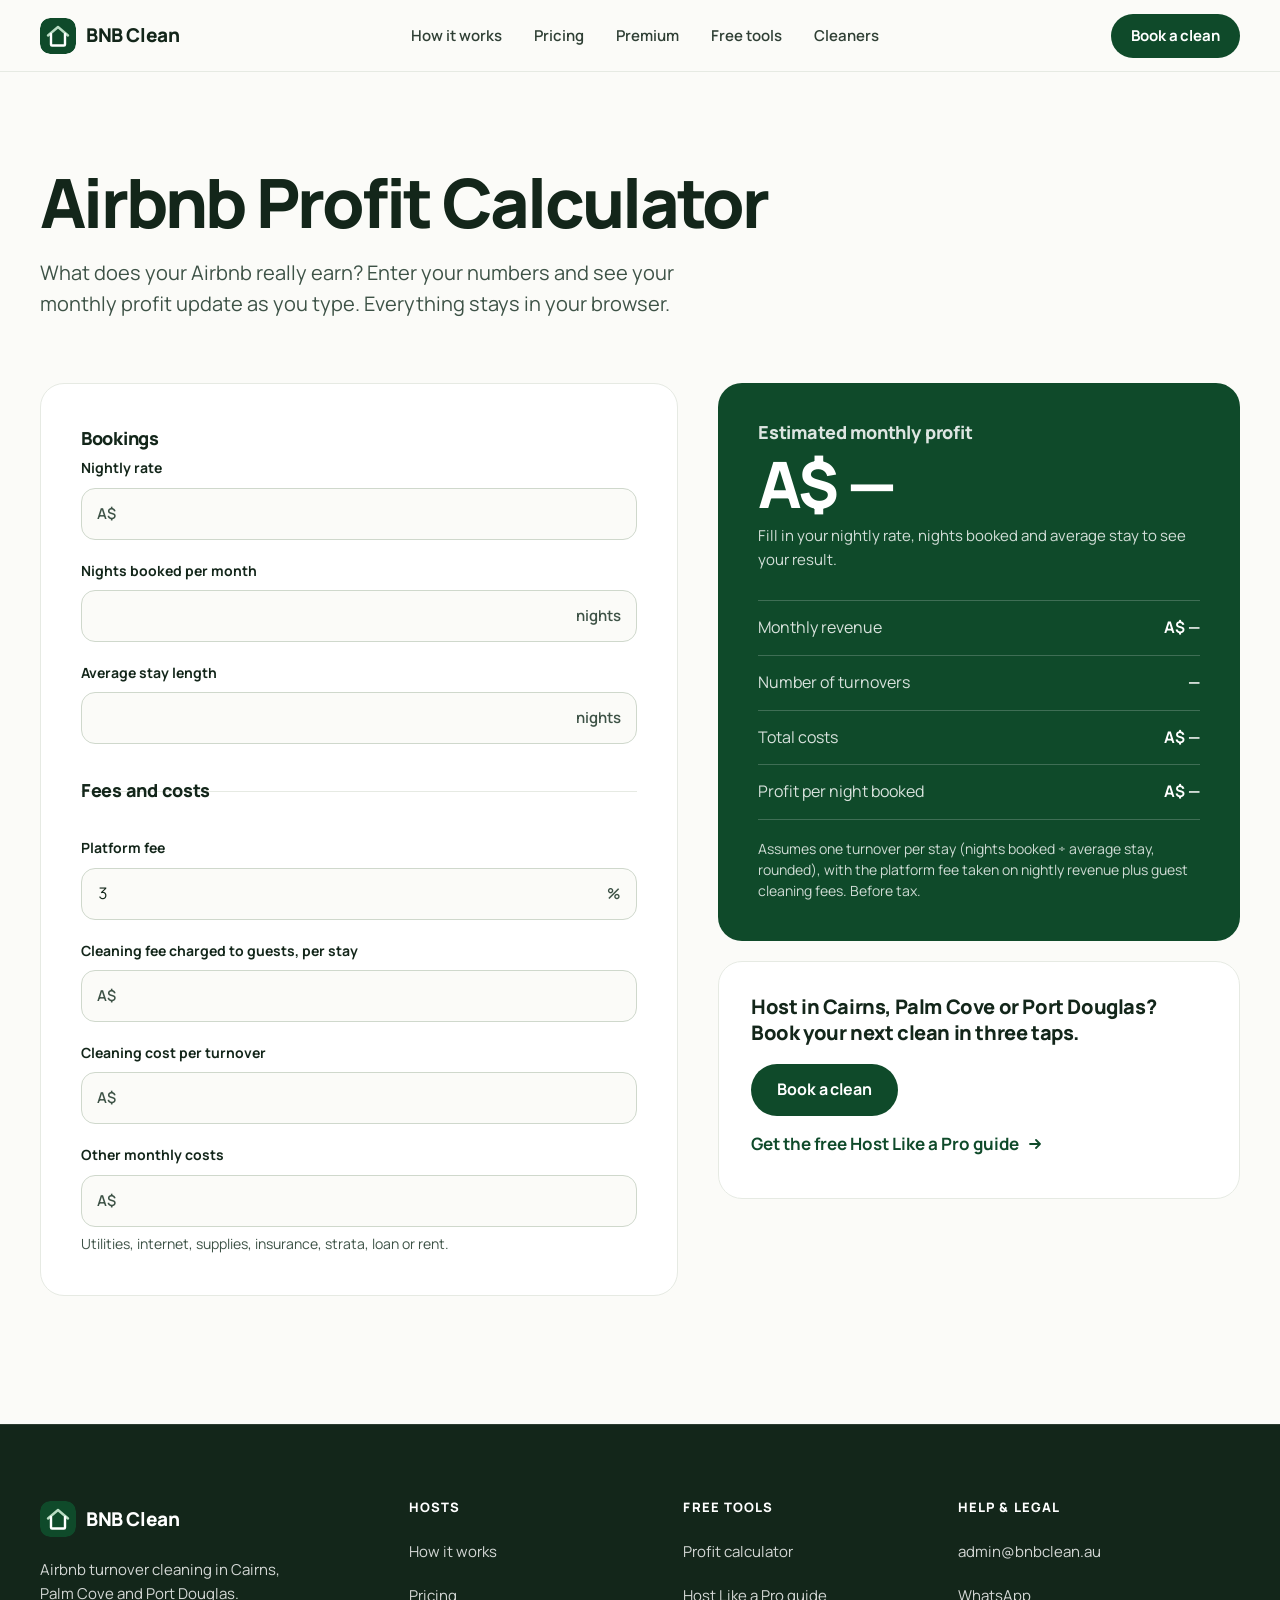
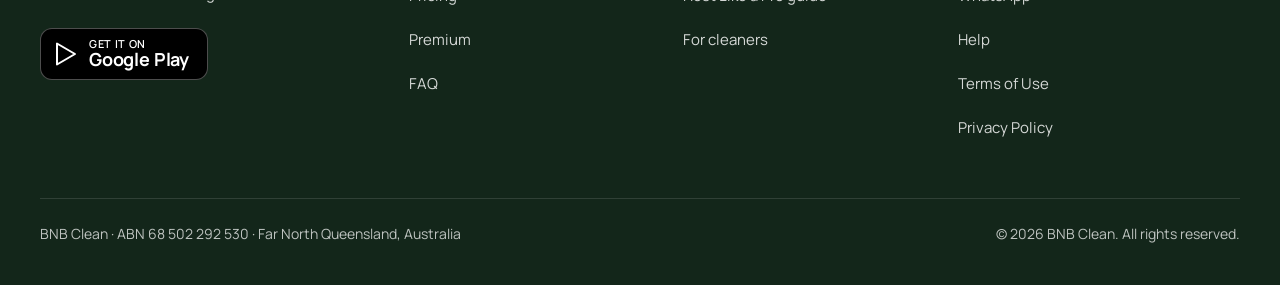
==== calculator.html @ bcdd81c4 "Site V2 : refonte complète (accueil, calculateur, guide) - Nouvelle charte (Manrope, vert #0f4a2a, P" ====
<!DOCTYPE html>
<html lang="en-AU">
<head>
<meta charset="UTF-8">
<meta name="viewport" content="width=device-width, initial-scale=1">
<title>Airbnb Profit Calculator Australia · Free short-term rental calculator | BNB Clean</title>
<meta name="description" content="Free Airbnb profit calculator for Australian hosts. Enter your nightly rate, occupancy, platform fee and cleaning costs to see your real monthly profit and profit per night.">
<link rel="canonical" href="https://bnbclean.au/calculator.html">
<meta property="og:type" content="website">
<meta property="og:site_name" content="BNB Clean">
<meta property="og:locale" content="en_AU">
<meta property="og:url" content="https://bnbclean.au/calculator.html">
<meta property="og:title" content="Airbnb Profit Calculator · What does your Airbnb really earn?">
<meta property="og:description" content="Free calculator for Australian short-term rental hosts: revenue, turnovers, costs and real monthly profit.">
<meta property="og:image" content="https://bnbclean.au/media/og-image.jpg">
<meta property="og:image:width" content="1200">
<meta property="og:image:height" content="630">
<meta name="twitter:card" content="summary_large_image">
<meta name="twitter:title" content="Airbnb Profit Calculator · What does your Airbnb really earn?">
<meta name="twitter:description" content="Free calculator for Australian short-term rental hosts.">
<meta name="twitter:image" content="https://bnbclean.au/media/og-image.jpg">
<link rel="icon" href="favicon.ico" sizes="any">
<link rel="icon" type="image/png" sizes="32x32" href="favicon-32.png">
<link rel="icon" type="image/png" sizes="16x16" href="favicon-16.png">
<link rel="apple-touch-icon" href="apple-touch-icon.png">
<meta name="theme-color" content="#0f4a2a">
<link rel="preconnect" href="https://fonts.googleapis.com">
<link rel="preconnect" href="https://fonts.gstatic.com" crossorigin>
<link rel="stylesheet" href="https://fonts.googleapis.com/css2?family=Manrope:wght@400;500;600;700;800&amp;display=swap">
<link rel="stylesheet" href="assets/site.css">
<style>
.calc{display:grid;gap:32px;align-items:start;padding-bottom:clamp(80px,10vw,128px)}
.calc-form{background:var(--surface);border:1px solid var(--line);border-radius:var(--r-card);padding:clamp(24px,4vw,40px)}
.calc-form fieldset{border:0;display:grid;gap:20px}
.calc-form fieldset+fieldset{margin-top:32px;padding-top:28px;box-shadow:inset 0 1px 0 var(--line)}
.calc-form legend{font-weight:800;font-size:18px;letter-spacing:-.015em;margin-bottom:4px;padding:0}
.calc-form .field{margin-top:0}
.affix{position:relative;display:flex;align-items:center}
.affix .input{font-variant-numeric:tabular-nums}
.affix-pre .input{padding-left:46px}
.affix-post .input{padding-right:64px}
.affix b{position:absolute;font-weight:600;font-size:15px;color:var(--ink-2);pointer-events:none}
.affix-pre b{left:16px}.affix-post b{right:16px}
.calc-results{background:var(--green);color:#fff;border-radius:var(--r-card);padding:clamp(24px,4vw,40px)}
.calc-results h2{font-size:18px;letter-spacing:-.01em;font-weight:800;color:rgba(255,255,255,.86)}
.big{margin-top:10px;font-size:clamp(44px,6vw,64px);font-weight:800;letter-spacing:-.04em;line-height:1;font-variant-numeric:tabular-nums}
.big-label{margin-top:8px;color:rgba(255,255,255,.82);font-size:15px}
.res-list{margin-top:28px;border-top:1px solid rgba(255,255,255,.2)}
.res-list div{display:flex;justify-content:space-between;gap:16px;padding:14px 0;border-bottom:1px solid rgba(255,255,255,.2);font-size:16px}
.res-list dt{color:rgba(255,255,255,.84)}
.res-list dd{font-weight:700;font-variant-numeric:tabular-nums;white-space:nowrap}
.assume{margin-top:18px;font-size:14px;line-height:1.5;color:rgba(255,255,255,.8)}
.calc-cta{margin-top:20px;background:var(--surface);border:1px solid var(--line);border-radius:var(--r-card);padding:clamp(24px,3.6vw,32px)}
.calc-cta p{font-weight:800;font-size:20px;letter-spacing:-.02em;line-height:1.3}
.calc-cta .btn{margin-top:18px}
.calc-cta .link-arrow{margin-top:6px}
@media(min-width:960px){.calc{grid-template-columns:1.1fr .9fr;gap:40px}.calc-side{position:sticky;top:calc(var(--nav-h) + 24px)}}
</style>
</head>
<body>
<a class="skip" href="#main">Skip to content</a>

<nav class="nav" id="nav" aria-label="Main navigation">
  <div class="wrap nav-inner">
    <a href="/" class="logo" aria-label="BNB Clean home">
      <svg class="logo-mark" viewBox="0 0 36 36" aria-hidden="true"><rect width="36" height="36" rx="10" fill="#0f4a2a"/><path d="M8 17.5 18 9l10 8.5" fill="none" stroke="#b9dcc3" stroke-width="2.4" stroke-linecap="round" stroke-linejoin="round"/><path d="M11 16v10.5a1 1 0 0 0 1 1h12a1 1 0 0 0 1-1V16" fill="none" stroke="#fff" stroke-width="2.4" stroke-linecap="round" stroke-linejoin="round"/></svg>
      <span>BNB Clean</span>
    </a>
    <ul class="nav-links">
      <li><a href="/#how">How it works</a></li>
      <li><a href="/#pricing">Pricing</a></li>
      <li><a href="/#premium">Premium</a></li>
      <li><a href="/#tools">Free tools</a></li>
      <li><a href="/#cleaners">Cleaners</a></li>
    </ul>
    <a class="btn btn-primary btn-sm nav-cta" href="https://app.bnbclean.au">Book a clean</a>
    <button class="burger" id="navBurger" type="button" aria-label="Open menu" aria-expanded="false" aria-controls="mobileMenu">
      <span></span><span></span><span></span>
    </button>
  </div>
</nav>
<div class="mobile-menu" id="mobileMenu" aria-hidden="true">
  <ul>
    <li><a href="/#how">How it works</a></li>
    <li><a href="/#pricing">Pricing</a></li>
    <li><a href="/#premium">Premium</a></li>
    <li><a href="/#tools">Free tools</a></li>
    <li><a href="/#cleaners">Cleaners</a></li>
  </ul>
  <a class="btn btn-primary" href="https://app.bnbclean.au">Book a clean</a>
</div>

<main id="main">
  <header class="wrap page-head">
    <h1>Airbnb Profit Calculator</h1>
    <p class="lead">What does your Airbnb really earn? Enter your numbers and see your monthly profit update as you type. Everything stays in your browser.</p>
  </header>

  <div class="wrap calc">
    <form class="calc-form" id="calcForm" novalidate>
      <fieldset>
        <legend>Bookings</legend>
        <div class="field">
          <label for="rate">Nightly rate</label>
          <div class="affix affix-pre"><b aria-hidden="true">A$</b><input class="input" id="rate" type="number" inputmode="decimal" min="0" step="1" autocomplete="off"></div>
        </div>
        <div class="field">
          <label for="nights">Nights booked per month</label>
          <div class="affix affix-post"><input class="input" id="nights" type="number" inputmode="numeric" min="0" max="31" step="1" autocomplete="off"><b aria-hidden="true">nights</b></div>
        </div>
        <div class="field">
          <label for="stay">Average stay length</label>
          <div class="affix affix-post"><input class="input" id="stay" type="number" inputmode="decimal" min="1" step="0.5" autocomplete="off"><b aria-hidden="true">nights</b></div>
        </div>
      </fieldset>
      <fieldset>
        <legend>Fees and costs</legend>
        <div class="field">
          <label for="fee">Platform fee</label>
          <div class="affix affix-post"><input class="input" id="fee" type="number" inputmode="decimal" min="0" max="100" step="0.1" value="3" autocomplete="off"><b aria-hidden="true">%</b></div>
        </div>
        <div class="field">
          <label for="guestClean">Cleaning fee charged to guests, per stay</label>
          <div class="affix affix-pre"><b aria-hidden="true">A$</b><input class="input" id="guestClean" type="number" inputmode="decimal" min="0" step="1" autocomplete="off"></div>
        </div>
        <div class="field">
          <label for="cleanCost">Cleaning cost per turnover</label>
          <div class="affix affix-pre"><b aria-hidden="true">A$</b><input class="input" id="cleanCost" type="number" inputmode="decimal" min="0" step="1" autocomplete="off"></div>
        </div>
        <div class="field">
          <label for="other">Other monthly costs</label>
          <div class="affix affix-pre"><b aria-hidden="true">A$</b><input class="input" id="other" type="number" inputmode="decimal" min="0" step="1" autocomplete="off" aria-describedby="other-hint"></div>
          <p class="form-hint" id="other-hint" style="margin-top:6px">Utilities, internet, supplies, insurance, strata, loan or rent.</p>
        </div>
      </fieldset>
    </form>

    <div class="calc-side">
      <section class="calc-results on-dark" aria-labelledby="res-title">
        <h2 id="res-title">Estimated monthly profit</h2>
        <p class="big"><output id="outProfit" for="rate nights stay fee guestClean cleanCost other" aria-live="polite">A$ —</output></p>
        <p class="big-label">Fill in your numbers to see your result.</p>
        <dl class="res-list">
          <div><dt>Monthly revenue</dt><dd><output id="outRevenue">A$ —</output></dd></div>
          <div><dt>Number of turnovers</dt><dd><output id="outTurnovers">—</output></dd></div>
          <div><dt>Total costs</dt><dd><output id="outCosts">A$ —</output></dd></div>
          <div><dt>Profit per night booked</dt><dd><output id="outPerNight">A$ —</output></dd></div>
        </dl>
        <p class="assume">Assumes one turnover per stay (nights booked ÷ average stay, rounded), with the platform fee taken on nightly revenue plus guest cleaning fees. Before tax.</p>
      </section>
      <aside class="calc-cta">
        <p>Host in Cairns, Palm Cove or Port Douglas? Book your next clean in three taps.</p>
        <a class="btn btn-primary" href="https://app.bnbclean.au">Book a clean</a>
        <div><a class="link-arrow" href="guide.html"><span>Get the free Host Like a Pro guide</span><svg width="16" height="16" viewBox="0 0 16 16" aria-hidden="true"><path d="M3 8h10M9 4l4 4-4 4" fill="none" stroke="currentColor" stroke-width="1.8" stroke-linecap="round" stroke-linejoin="round"/></svg></a></div>
      </aside>
    </div>
  </div>
</main>

<footer class="footer">
  <div class="wrap">
    <div class="footer-grid">
      <div>
        <a href="/" class="logo" aria-label="BNB Clean home">
          <svg class="logo-mark" viewBox="0 0 36 36" aria-hidden="true"><rect width="36" height="36" rx="10" fill="#0f4a2a"/><path d="M8 17.5 18 9l10 8.5" fill="none" stroke="#b9dcc3" stroke-width="2.4" stroke-linecap="round" stroke-linejoin="round"/><path d="M11 16v10.5a1 1 0 0 0 1 1h12a1 1 0 0 0 1-1V16" fill="none" stroke="#fff" stroke-width="2.4" stroke-linecap="round" stroke-linejoin="round"/></svg>
          <span>BNB Clean</span>
        </a>
        <p class="footer-desc">Airbnb turnover cleaning in Cairns, Palm Cove and Port Douglas.</p>
        <a class="play-badge" href="https://play.google.com/store/apps/details?id=au.bnbclean.app" target="_blank" rel="noopener">
          <svg width="22" height="24" viewBox="0 0 22 24" aria-hidden="true"><path d="M2 1.5v21L20 12 2 1.5Z" fill="none" stroke="#fff" stroke-width="2" stroke-linejoin="round"/></svg>
          <span><small>Get it on</small><b>Google Play</b></span>
        </a>
      </div>
      <div>
        <p class="foot-h">Hosts</p>
        <ul>
          <li><a href="/#how">How it works</a></li>
          <li><a href="/#pricing">Pricing</a></li>
          <li><a href="/#premium">Premium</a></li>
          <li><a href="/#faq">FAQ</a></li>
        </ul>
      </div>
      <div>
        <p class="foot-h">Free tools</p>
        <ul>
          <li><a href="calculator.html">Profit calculator</a></li>
          <li><a href="guide.html">Host Like a Pro guide</a></li>
          <li><a href="/#cleaners">For cleaners</a></li>
        </ul>
      </div>
      <div>
        <p class="foot-h">Help &amp; legal</p>
        <ul>
          <li><a href="mailto:admin@bnbclean.au">admin@bnbclean.au</a></li>
          <li><a href="https://wa.me/61408627402?text=Hi%20BNB%20Clean%2C%20I%20have%20a%20question%20about%20cleaning%20for%20my%20property." target="_blank" rel="noopener">WhatsApp</a></li>
          <li><a href="https://app.bnbclean.au/aide">Help</a></li>
          <li><a href="https://app.bnbclean.au/conditions">Terms of Use</a></li>
          <li><a href="https://app.bnbclean.au/confidentialite">Privacy Policy</a></li>
        </ul>
      </div>
    </div>
    <!-- MENTIONS LÉGALES À VALIDER PAR RIYAD -->
    <div class="footer-bottom">
      <span>BNB Clean · ABN 68 502 292 530 · Far North Queensland, Australia</span>
      <span>© 2026 BNB Clean. All rights reserved.</span>
    </div>
  </div>
</footer>

<script src="assets/site.js" defer></script>
<script>
(function(){
  "use strict";
  // 100% in the browser: no network calls.
  var ids = ["rate","nights","stay","fee","guestClean","cleanCost","other"];
  var el = {};
  ids.forEach(function(id){ el[id] = document.getElementById(id); });
  var out = {
    profit: document.getElementById("outProfit"),
    revenue: document.getElementById("outRevenue"),
    turnovers: document.getElementById("outTurnovers"),
    costs: document.getElementById("outCosts"),
    perNight: document.getElementById("outPerNight")
  };
  var label = document.querySelector(".big-label");

  function num(id){
    var v = parseFloat(el[id].value);
    return isFinite(v) && v >= 0 ? v : null;
  }
  function money(v){
    var s = Math.round(Math.abs(v)).toLocaleString("en-AU");
    return (v < 0 ? "−A$" : "A$") + s;
  }

  function update(){
    var rate = num("rate"), nights = num("nights"), stay = num("stay");
    var fee = num("fee") || 0, guestClean = num("guestClean") || 0;
    var cleanCost = num("cleanCost") || 0, other = num("other") || 0;

    if (rate === null || nights === null || !stay) {
      out.profit.textContent = "A$ —";
      out.revenue.textContent = "A$ —";
      out.turnovers.textContent = "—";
      out.costs.textContent = "A$ —";
      out.perNight.textContent = "A$ —";
      label.textContent = "Fill in your nightly rate, nights booked and average stay to see your result.";
      return;
    }

    var turnovers = nights > 0 ? Math.max(1, Math.round(nights / stay)) : 0;
    var revenue = rate * nights + guestClean * turnovers;
    var platform = revenue * Math.min(fee, 100) / 100;
    var costs = platform + cleanCost * turnovers + other;
    var profit = revenue - costs;

    out.profit.textContent = money(profit);
    out.revenue.textContent = money(revenue);
    out.turnovers.textContent = String(turnovers);
    out.costs.textContent = money(costs);
    out.perNight.textContent = nights > 0 ? money(profit / nights) : "A$ —";
    label.textContent = profit >= 0 ? "Per month, before tax." : "Per month, before tax. Your costs are higher than your revenue.";
  }

  ids.forEach(function(id){ el[id].addEventListener("input", update); });
  document.getElementById("calcForm").addEventListener("submit", function(e){ e.preventDefault(); });
  update();
})();
</script>
</body>
</html>
---- assets/site.css ----
/* BNB Clean · V2 shared styles */
:root{
  --bg:#fbfbf8;
  --surface:#ffffff;
  --ink:#13261a;
  --ink-2:#3d5246;
  --green:#0f4a2a;
  --green-hover:#0b3a20;
  --line:#e6eae3;
  --tint:#eef2ec;
  --foot:#13261a;
  /* Premium only */
  --forest:#285231;
  --gold:#dbbf7f;

  --r-card:24px;
  --r-field:14px;
  --gutter:16px;
  --wrap:1200px;
  --nav-h:72px;
  --ease:cubic-bezier(.16,1,.3,1);
  --shadow:0 1px 2px rgba(19,38,26,.04),0 12px 32px -12px rgba(19,38,26,.14);
  --font:'Manrope',system-ui,-apple-system,'Segoe UI',sans-serif;
}

*,*::before,*::after{box-sizing:border-box}
*{margin:0;padding:0}
html{scroll-behavior:smooth;scroll-padding-top:calc(var(--nav-h) + 16px);-webkit-text-size-adjust:100%}
body{
  font-family:var(--font);font-size:17px;line-height:1.6;font-weight:400;
  color:var(--ink);background:var(--bg);
  -webkit-font-smoothing:antialiased;-moz-osx-font-smoothing:grayscale;
  overflow-x:hidden;accent-color:var(--green);caret-color:var(--green);
}
img,video,svg{display:block;max-width:100%}
a{color:inherit;text-underline-offset:.22em;text-decoration-thickness:1px}
button,input{font:inherit;color:inherit}
button{cursor:pointer;background:none;border:0}
ul,ol{list-style:none}
::selection{background:var(--green);color:#fff}
:focus-visible{outline:2px solid var(--green);outline-offset:3px;border-radius:8px}
.on-dark :focus-visible,.on-dark:focus-visible{outline-color:#fff}
[data-hidden-until-real="true"]{display:none!important}
.sr-only{position:absolute;width:1px;height:1px;padding:0;margin:-1px;overflow:hidden;clip:rect(0,0,0,0);white-space:nowrap;border:0}
.skip{position:absolute;left:16px;top:-80px;z-index:2000;background:var(--green);color:#fff;padding:12px 18px;border-radius:999px;text-decoration:none;font-weight:700}
.skip:focus{top:12px}

.wrap{width:min(var(--wrap),100% - var(--gutter)*2);margin-inline:auto}
@media(min-width:768px){:root{--gutter:32px}}

h1,h2,h3{font-weight:800;color:inherit;text-wrap:balance}
h1{font-size:clamp(40px,6.6vw,80px);line-height:1.02;letter-spacing:-.04em}
h2{font-size:clamp(32px,4.6vw,56px);line-height:1.06;letter-spacing:-.035em}
h3{font-size:20px;line-height:1.25;letter-spacing:-.015em;font-weight:800}
p{text-wrap:pretty}
.lead{font-size:clamp(17px,1.6vw,20px);line-height:1.55;color:var(--ink-2);max-width:56ch}

.section{padding-block:clamp(80px,11vw,144px)}
.section-head{max-width:760px;margin-bottom:clamp(40px,6vw,72px)}
.section-head h2+.lead{margin-top:20px}

/* ---------- Buttons ---------- */
.btn{
  display:inline-flex;align-items:center;justify-content:center;gap:10px;
  min-height:52px;padding:0 26px;border-radius:999px;
  font-weight:700;font-size:16px;letter-spacing:-.005em;text-decoration:none;white-space:nowrap;
  transition:background-color .2s var(--ease),color .2s var(--ease),transform .2s var(--ease),box-shadow .2s var(--ease);
}
.btn:active{transform:translateY(1px)}
.btn-primary{background:var(--green);color:#fff}
.btn-primary:hover{background:var(--green-hover)}
.btn-white{background:#fff;color:var(--green)}
.btn-white:hover{background:var(--tint)}
.btn-sm{min-height:44px;padding:0 20px;font-size:15px}
.btn[disabled]{opacity:.6;cursor:default}
.link-arrow{display:inline-flex;align-items:center;gap:8px;min-height:44px;font-weight:700;text-decoration:none;color:var(--green)}
.link-arrow svg{transition:transform .25s var(--ease)}
.link-arrow:hover svg{transform:translateX(3px)}
.link-arrow:hover span{text-decoration:underline}

/* ---------- Nav ---------- */
.nav{position:fixed;inset:0 0 auto;z-index:1000;height:var(--nav-h);color:var(--ink);
  background:rgba(251,251,248,.94);border-bottom:1px solid var(--line);
  -webkit-backdrop-filter:saturate(1.4) blur(14px);backdrop-filter:saturate(1.4) blur(14px);
  transition:background-color .3s var(--ease),border-color .3s var(--ease),color .3s var(--ease)}
.nav--over{background:transparent;border-color:transparent;color:#fff;-webkit-backdrop-filter:none;backdrop-filter:none}
.nav--over.is-solid,.nav--over.is-open{background:rgba(251,251,248,.96);border-color:var(--line);color:var(--ink);
  -webkit-backdrop-filter:saturate(1.4) blur(14px);backdrop-filter:saturate(1.4) blur(14px)}
.nav-inner{height:100%;display:flex;align-items:center;justify-content:space-between;gap:24px}
.logo{display:inline-flex;align-items:center;gap:10px;text-decoration:none;font-weight:800;font-size:19px;letter-spacing:-.02em;min-height:44px}
.logo-mark{width:36px;height:36px;border-radius:10px;flex-shrink:0}
.nav-links{display:none;gap:4px}
.nav-links a{display:inline-flex;align-items:center;min-height:44px;padding:0 14px;border-radius:999px;
  font-size:15px;font-weight:600;text-decoration:none;opacity:.88;transition:opacity .2s,background-color .2s}
.nav-links a:hover{opacity:1;background:rgba(15,74,42,.07)}
.nav--over:not(.is-solid):not(.is-open) .nav-links a:hover{background:rgba(255,255,255,.14)}
.nav--over:not(.is-solid):not(.is-open) .btn-primary{background:#fff;color:var(--green)}
.nav--over:not(.is-solid):not(.is-open) :focus-visible{outline-color:#fff}
.nav-cta{display:none}
.burger{position:relative;width:44px;height:44px;border-radius:12px;flex-shrink:0}
.burger span{position:absolute;left:12px;right:12px;height:2px;border-radius:2px;background:currentColor;transition:transform .3s var(--ease),opacity .2s}
.burger span:nth-child(1){top:15px}.burger span:nth-child(2){top:21px}.burger span:nth-child(3){top:27px}
.burger[aria-expanded="true"] span:nth-child(1){transform:translateY(6px) rotate(45deg)}
.burger[aria-expanded="true"] span:nth-child(2){opacity:0}
.burger[aria-expanded="true"] span:nth-child(3){transform:translateY(-6px) rotate(-45deg)}
.mobile-menu{position:fixed;top:var(--nav-h);left:0;right:0;z-index:999;background:var(--bg);border-bottom:1px solid var(--line);
  box-shadow:0 24px 40px -24px rgba(19,38,26,.25);padding:8px 0 24px;max-height:calc(100svh - var(--nav-h));overflow-y:auto;
  opacity:0;visibility:hidden;transform:translateY(-8px);
  transition:opacity .25s var(--ease),transform .25s var(--ease),visibility 0s linear .25s}
.mobile-menu.open{opacity:1;visibility:visible;transform:none;transition:opacity .25s var(--ease),transform .25s var(--ease),visibility 0s}
.mobile-menu a:not(.btn){display:flex;align-items:center;min-height:56px;padding:0 var(--gutter);font-weight:700;font-size:18px;letter-spacing:-.01em;text-decoration:none;border-top:1px solid var(--line)}
.mobile-menu li:first-child a{border-top:0}
.mobile-menu .btn{display:flex;margin:16px var(--gutter) 0}
@media(min-width:1000px){
  .nav-links{display:flex}.nav-cta{display:inline-flex}.burger,.mobile-menu{display:none}
}

/* ---------- Hero ---------- */
.hero{position:relative;isolation:isolate;color:#fff;background:var(--ink);overflow:hidden;
  min-height:100svh;display:flex;align-items:flex-start}
.hero-media,.hero-media picture,.hero-media img,.hero-media video{position:absolute;inset:0;width:100%;height:100%;object-fit:cover}
.hero-media{z-index:-2}
.hero-media video{opacity:0;transition:opacity 1.2s var(--ease)}
.hero-media video.is-playing{opacity:1}
.hero::before{content:"";position:absolute;inset:0;z-index:-1;
  background:linear-gradient(180deg,rgba(19,38,26,.78) 0%,rgba(19,38,26,.70) 60%,rgba(19,38,26,.62) 90%,rgba(19,38,26,.10) 100%)}
.hero-inner{padding-top:calc(var(--nav-h) + 36px);padding-bottom:48px;max-width:720px}
.hero-kicker{font-size:14px;font-weight:600;letter-spacing:.01em;color:rgba(255,255,255,.9);margin-bottom:18px}
.hero h1{max-width:13ch}
.hero-lead{margin-top:22px;font-size:clamp(17px,1.7vw,20px);line-height:1.55;max-width:46ch;color:rgba(255,255,255,.94)}
.hero-actions{margin-top:32px;display:flex;flex-wrap:wrap;align-items:center;gap:12px 24px}
.hero-actions .link-arrow{color:#fff}
.hero-note{margin-top:26px;font-size:14px;font-weight:500;color:rgba(255,255,255,.9);display:flex;flex-wrap:wrap;gap:6px 18px}
@media(min-width:769px){.hero-note{gap:4px 0}.hero-note li:not(:last-child)::after{content:"·";margin:0 10px;opacity:.7}}
.hero-note a{color:#fff;text-decoration:underline}
.hero :focus-visible{outline-color:#fff}
.hero-pause{position:absolute;right:var(--gutter);bottom:20px;width:44px;height:44px;border-radius:999px;
  display:none;align-items:center;justify-content:center;color:#fff;background:rgba(19,38,26,.45);
  border:1px solid rgba(255,255,255,.35);transition:background-color .2s}
.hero-pause:hover{background:rgba(19,38,26,.7)}
.hero-pause.is-visible{display:inline-flex}
.hero-pause .i-play{display:none}
.hero-pause[aria-pressed="true"] .i-play{display:block}
.hero-pause[aria-pressed="true"] .i-pause{display:none}
@media(min-width:769px){
  .hero{min-height:max(680px,92vh);align-items:center}
  .hero::before{background:linear-gradient(90deg,rgba(19,38,26,.72) 0%,rgba(19,38,26,.62) 42%,rgba(19,38,26,.28) 70%,rgba(19,38,26,.10) 100%)}
  .hero-inner{padding-top:calc(var(--nav-h) + 48px);padding-bottom:72px}
  .hero-pause{bottom:28px}
}
@media(prefers-reduced-motion:reduce){.hero-media video{display:none}}

/* ---------- Pillars ---------- */
.pillars{background:var(--surface);padding-block:clamp(56px,8vw,96px);border-bottom:1px solid var(--line)}
.pillars-grid{display:grid;gap:36px}
.pillar{padding-top:22px;border-top:2px solid var(--ink)}
.pillar h3{font-size:clamp(22px,2.2vw,26px);letter-spacing:-.025em}
.pillar p{margin-top:10px;color:var(--ink-2);max-width:34ch}
@media(min-width:820px){.pillars-grid{grid-template-columns:repeat(3,1fr);gap:48px}}

/* ---------- How it works ---------- */
.steps{display:grid;gap:56px}
.step-shot{aspect-ratio:4/5;border-radius:var(--r-card);background:var(--tint);overflow:hidden;
  display:flex;align-items:center;justify-content:center;color:var(--ink-2);font-weight:600;font-size:15px}
.step-shot img{width:100%;height:100%;object-fit:cover}
.step-num{display:block;margin-top:28px;font-size:15px;font-weight:800;color:var(--green);font-variant-numeric:tabular-nums}
.step h3{margin-top:6px;font-size:clamp(22px,2.2vw,26px);letter-spacing:-.025em}
.step p{margin-top:10px;color:var(--ink-2);max-width:34ch}
@media(min-width:820px){.steps{grid-template-columns:repeat(3,1fr);gap:32px}}
@media(min-width:820px) and (max-width:1100px){.steps{gap:24px}}

/* ---------- Premium ---------- */
.premium{background:var(--forest);color:#fff}
.premium-grid{display:grid;gap:56px;align-items:center}
.badge-gold{display:inline-flex;align-items:center;min-height:32px;padding:0 14px;border-radius:999px;
  border:1px solid var(--gold);color:var(--gold);font-size:12px;font-weight:800;letter-spacing:.12em}
.premium h2{margin-top:22px}
.premium .lead{margin-top:20px;color:rgba(255,255,255,.88)}
.perks{margin-top:44px;display:grid;gap:28px 40px}
.perk{padding-top:18px;border-top:1px solid rgba(219,191,127,.45)}
.perk h3{font-size:18px;color:var(--gold)}
.perk p{margin-top:6px;color:rgba(255,255,255,.86);font-size:16px}
.premium-cta{margin-top:44px;display:flex;flex-direction:column;align-items:flex-start;gap:14px}
.btn-gold{background:var(--gold);color:var(--ink)}
.btn-gold:hover{background:#e6cf98}
.premium-cta p{font-size:15px;color:rgba(255,255,255,.82)}
@media(min-width:620px){.perks{grid-template-columns:1fr 1fr}}
@media(min-width:1000px){.premium-grid{grid-template-columns:1.15fr .85fr;gap:80px}}

.statement{background:#fff;color:var(--ink);border-radius:var(--r-card);padding:28px;
  box-shadow:0 2px 4px rgba(0,0,0,.08),0 40px 80px -30px rgba(0,0,0,.45);max-width:440px;width:100%;justify-self:center}
.statement-head{display:flex;justify-content:space-between;align-items:flex-start;gap:16px;padding-bottom:20px;border-bottom:1px solid var(--line)}
.statement-head b{display:block;font-size:20px;font-weight:800;letter-spacing:-.02em}
.statement-head span{font-size:14px;color:var(--ink-2)}
.badge-premium{flex-shrink:0;padding:6px 12px;border-radius:999px;background:var(--gold);color:var(--ink);font-size:12px;font-weight:800;letter-spacing:.04em}
.statement-rows li{display:flex;justify-content:space-between;align-items:center;gap:16px;padding:16px 0;border-bottom:1px solid var(--line);font-size:15px}
.statement-rows small{display:block;font-size:13px;color:var(--ink-2)}
.statement-rows strong,.statement-total strong{font-weight:700;font-variant-numeric:tabular-nums;white-space:nowrap}
.statement-total{display:flex;justify-content:space-between;align-items:baseline;padding-top:20px;font-weight:800;font-size:18px}
.statement-foot{margin-top:18px;padding:12px 14px;border-radius:14px;background:var(--tint);font-size:14px;color:var(--ink-2)}

/* ---------- Pricing ---------- */
.pricing-grid{display:grid;gap:40px;align-items:center}
.price-card{background:var(--surface);border:1px solid var(--line);border-radius:var(--r-card);padding:clamp(28px,4vw,44px);box-shadow:var(--shadow)}
.price-card h3{font-size:18px;color:var(--ink-2);font-weight:700;letter-spacing:-.01em}
.price-lines{margin-top:18px;display:grid;gap:4px}
.price-lines p{font-size:clamp(28px,3.4vw,40px);font-weight:800;letter-spacing:-.035em;line-height:1.15}
.price-lines span{color:var(--ink-2);font-weight:600;font-size:16px;letter-spacing:-.01em;margin-right:6px}
.price-card .note{margin-top:22px;padding-top:20px;border-top:1px solid var(--line);color:var(--ink-2);font-size:16px}
.price-card .btn{margin-top:24px}
@media(min-width:900px){.pricing-grid{grid-template-columns:1fr 1fr;gap:80px}}

/* ---------- Free tools ---------- */
.tools{background:var(--surface);border-block:1px solid var(--line)}
.tools-grid{display:grid;gap:20px}
.tool{position:relative;display:flex;flex-direction:column;gap:20px;background:var(--bg);border:1px solid var(--line);
  border-radius:var(--r-card);padding:clamp(24px,3.6vw,40px);text-decoration:none;transition:border-color .25s var(--ease),box-shadow .25s var(--ease)}
.tool:hover{border-color:#cdd6ca;box-shadow:var(--shadow)}
.tool h3{font-size:clamp(22px,2.4vw,28px);letter-spacing:-.03em;max-width:20ch}
.tool p{color:var(--ink-2);max-width:40ch}
.tool .link-arrow{margin-top:auto}
.tool-guide{display:grid;gap:24px}
.cover{aspect-ratio:3/4;width:120px;border-radius:12px;background:var(--green);color:#fff;padding:14px;
  display:flex;flex-direction:column;justify-content:space-between;box-shadow:0 18px 30px -16px rgba(15,74,42,.6);flex-shrink:0}
.cover b{font-size:17px;line-height:1.05;font-weight:800;letter-spacing:-.03em}
.cover small{font-size:10px;font-weight:600;opacity:.8}
.calc-mark{display:flex;gap:6px;align-items:flex-end;height:64px}
.calc-mark i{display:block;width:18px;border-radius:6px 6px 2px 2px;background:var(--tint);border:1px solid var(--line)}
.calc-mark i:last-child{background:var(--green);border-color:var(--green)}
@media(min-width:560px){.tool-guide{grid-template-columns:auto 1fr;align-items:start}}
@media(min-width:900px){.tools-grid{grid-template-columns:1fr 1fr}}

/* ---------- Proof ---------- */
.reviews{display:grid;gap:20px}
.review{background:var(--surface);border:1px solid var(--line);border-radius:var(--r-card);padding:28px}
@media(min-width:820px){.reviews{grid-template-columns:repeat(3,1fr)}}

/* ---------- Area + waitlist ---------- */
.area-grid{display:grid;gap:48px}
.area-list{margin-top:32px;display:grid;gap:0;border-top:1px solid var(--line)}
.area-list li{display:flex;align-items:baseline;justify-content:space-between;gap:16px;padding:18px 0;border-bottom:1px solid var(--line);font-weight:700;font-size:clamp(20px,2.2vw,24px);letter-spacing:-.02em}
.area-list small{font-size:14px;font-weight:500;color:var(--ink-2);letter-spacing:0;text-align:right}
.form-card{background:var(--surface);border:1px solid var(--line);border-radius:var(--r-card);padding:clamp(24px,4vw,40px);box-shadow:var(--shadow)}
.form-card h3{font-size:clamp(22px,2.4vw,26px);letter-spacing:-.025em}
.form-card>p{margin-top:8px;color:var(--ink-2)}
.field{margin-top:20px}
.field label{display:block;font-size:14px;font-weight:700;margin-bottom:8px}
.input{width:100%;min-height:52px;padding:0 16px;border-radius:var(--r-field);border:1px solid #cfd8cc;background:var(--bg);font-size:16px;
  transition:border-color .2s,box-shadow .2s}
.input::placeholder{color:#5f7066}
.input:focus{outline:none;border-color:var(--green);box-shadow:0 0 0 3px rgba(15,74,42,.16)}
.input[aria-invalid="true"]{border-color:#b3261e}
.field-error{margin-top:6px;font-size:14px;color:#b3261e;min-height:0}
.field-error:empty{display:none}
.form-card .btn{width:100%;margin-top:24px}
.form-status{margin-top:16px;padding:14px 16px;border-radius:14px;background:var(--tint);color:var(--green);font-weight:600;font-size:15px}
.form-status:empty{display:none}
.form-hint{margin-top:14px;font-size:14px;color:var(--ink-2)}
.form-hint a{color:var(--green);font-weight:600}
@media(min-width:900px){.area-grid{grid-template-columns:1fr 1fr;gap:80px;align-items:start}}

/* ---------- Cleaners ---------- */
.cleaners{background:var(--foot);color:#fff}
.cleaners-inner{display:grid;gap:32px;align-items:end}
.cleaners h2{max-width:16ch}
.cleaners p{margin-top:18px;font-size:clamp(17px,1.6vw,20px);color:rgba(255,255,255,.84)}
@media(min-width:900px){.cleaners-inner{grid-template-columns:1fr auto;gap:64px}}

/* ---------- FAQ ---------- */
.faq-grid{display:grid;gap:32px}
.faq-list{border-top:1px solid var(--line)}
.faq-list details{border-bottom:1px solid var(--line)}
.faq-list summary{list-style:none;display:flex;justify-content:space-between;align-items:center;gap:20px;min-height:64px;padding:18px 0;
  cursor:pointer;font-weight:700;font-size:18px;letter-spacing:-.015em}
.faq-list summary::-webkit-details-marker{display:none}
.faq-list summary:hover{color:var(--green)}
.faq-list summary svg{flex-shrink:0;transition:transform .3s var(--ease)}
.faq-list details[open] summary svg{transform:rotate(45deg)}
.faq-list details p{padding:0 0 22px;color:var(--ink-2);max-width:62ch}
@media(min-width:900px){.faq-grid{grid-template-columns:.8fr 1.2fr;gap:80px}}

/* ---------- Footer ---------- */
.footer{background:var(--foot);color:rgba(255,255,255,.82);padding:72px 0 40px;border-top:1px solid rgba(255,255,255,.1)}
.footer-grid{display:grid;gap:40px;padding-bottom:48px}
.footer .logo{color:#fff}
.footer-desc{margin-top:14px;font-size:15px;max-width:30ch}
.footer .foot-h{font-size:13px;font-weight:800;letter-spacing:.08em;text-transform:uppercase;color:#fff;margin-bottom:12px}
.footer ul a{display:inline-flex;align-items:center;min-height:44px;font-size:15px;text-decoration:none}
.footer ul a:hover{color:#fff;text-decoration:underline}
.play-badge{display:inline-flex;align-items:center;gap:12px;min-height:52px;margin-top:22px;padding:8px 18px 8px 14px;border-radius:12px;
  background:#000;color:#fff;border:1px solid rgba(255,255,255,.3);text-decoration:none;line-height:1.1}
.play-badge small{display:block;font-size:11px;font-weight:600;letter-spacing:.06em;text-transform:uppercase}
.play-badge b{display:block;font-size:18px;font-weight:700;letter-spacing:-.01em}
.play-badge:hover{border-color:#fff}
.footer-bottom{border-top:1px solid rgba(255,255,255,.12);padding-top:24px;display:flex;flex-direction:column;gap:8px;font-size:14px;color:rgba(255,255,255,.72)}
.footer :focus-visible{outline-color:#fff}
@media(min-width:720px){.footer-grid{grid-template-columns:1.4fr 1fr 1fr 1.2fr}.footer-bottom{flex-direction:row;justify-content:space-between}}

/* ---------- WhatsApp ---------- */
.wa-float{position:fixed;right:16px;bottom:16px;z-index:998;width:56px;height:56px;border-radius:50%;background:#25D366;
  display:flex;align-items:center;justify-content:center;box-shadow:0 6px 20px rgba(0,0,0,.22);
  transform:scale(0);transition:transform .35s var(--ease),box-shadow .2s}
.wa-float.show{transform:scale(1)}
.wa-float:hover{box-shadow:0 10px 28px rgba(0,0,0,.3)}
@media(min-width:600px){.wa-float{width:60px;height:60px;right:28px;bottom:28px}}

/* ---------- Sub-pages ---------- */
.page-head{padding-top:calc(var(--nav-h) + clamp(48px,8vw,96px));padding-bottom:clamp(40px,6vw,64px)}
.page-head h1{font-size:clamp(38px,6vw,68px);max-width:16ch}
.page-head .lead{margin-top:20px}

@media(prefers-reduced-motion:reduce){
  html{scroll-behavior:auto}
  *,*::before,*::after{transition-duration:.01ms!important;animation:none!important}
  .wa-float{transform:scale(1)}
}
.tool-body{display:flex;flex-direction:column;gap:16px}
.tool-body .link-arrow{margin-top:4px}
@media(max-width:819px){
  .steps{gap:32px}
  .step{display:grid;grid-template-columns:38% 1fr;column-gap:20px;align-items:center}
  .step-shot{grid-row:1/4;border-radius:18px;font-size:13px;text-align:center;padding:8px}
  .step-num{margin-top:0}
}
@media(max-width:400px){.statement{padding:22px}.statement-head b{font-size:18px}}
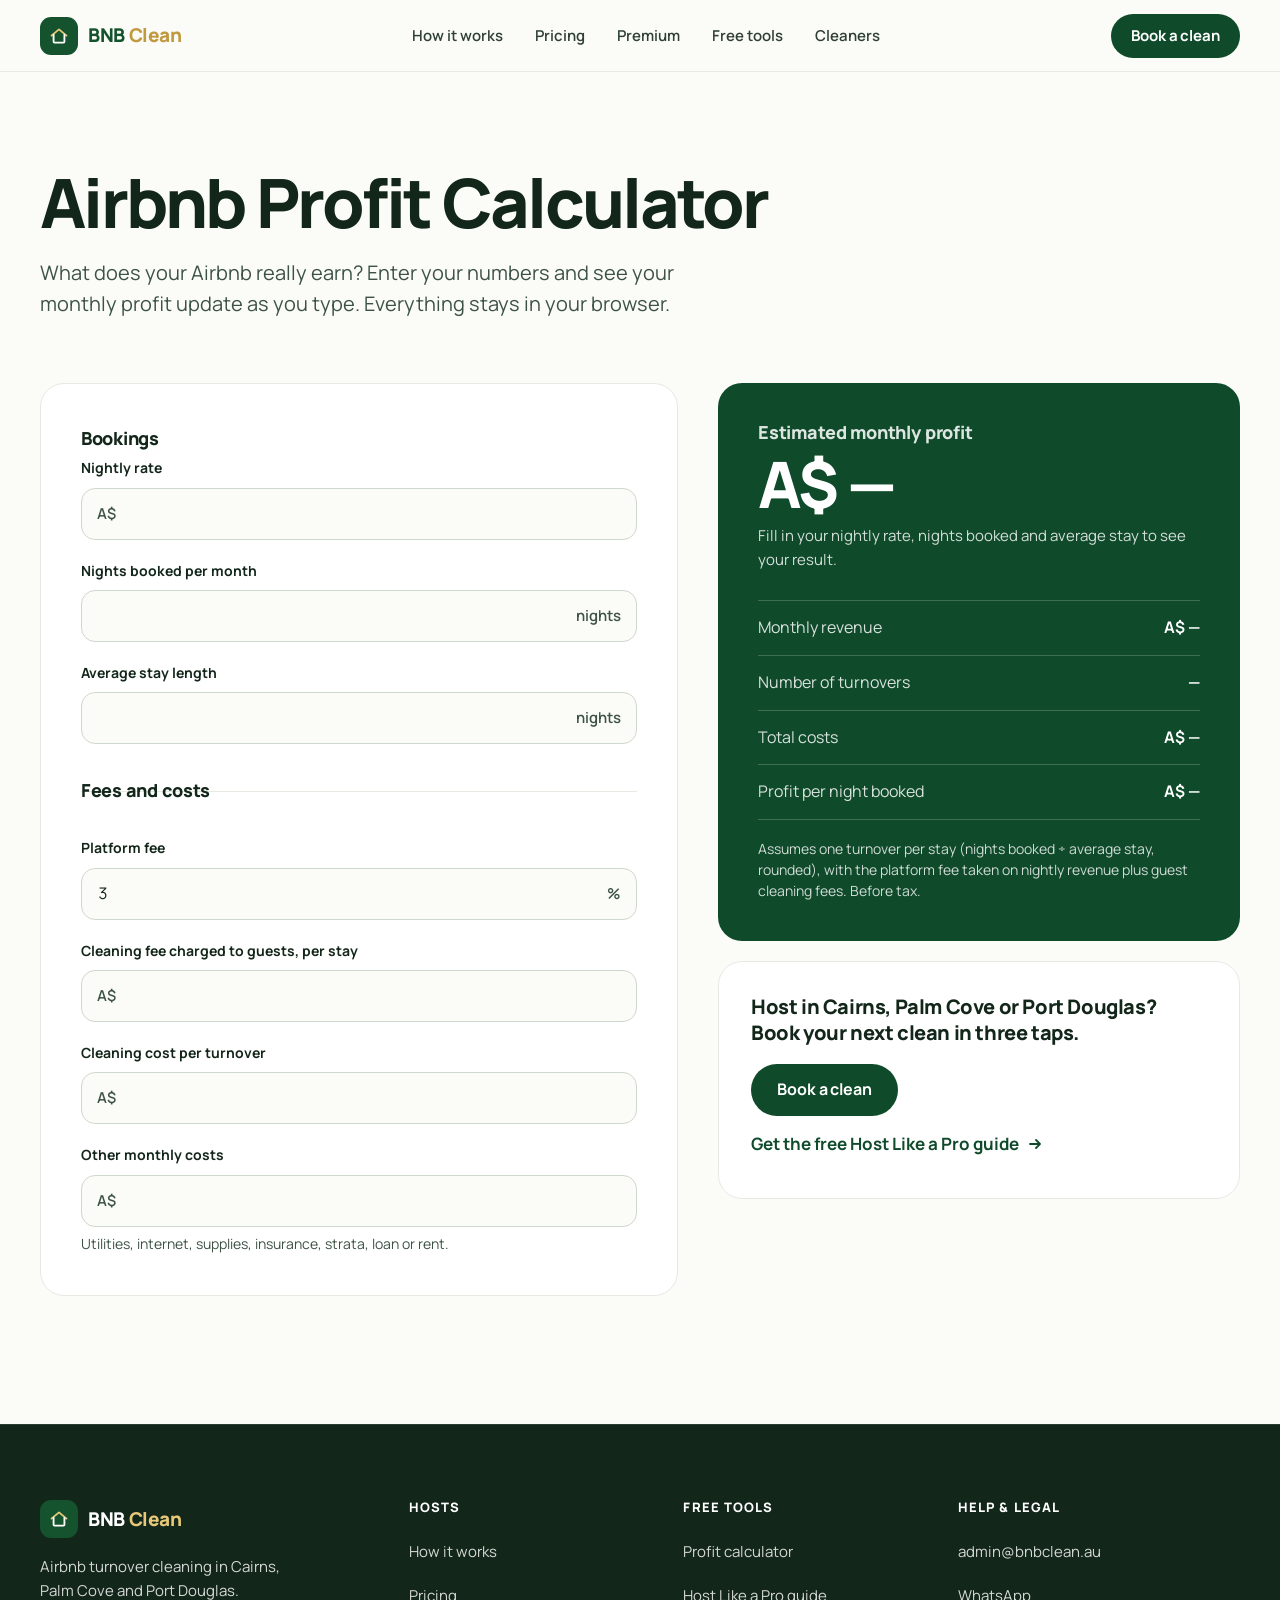
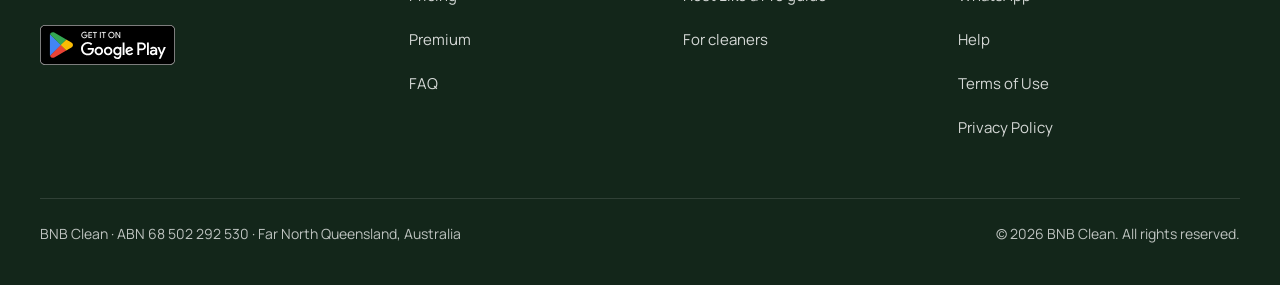
==== commit 00f691ae: "Site V2 : logo d'origine, captures de l'app, badge Google Play officiel - Logo BNB Clean remis dans " ====
--- a/calculator.html
+++ b/calculator.html
@@ -63,8 +63,8 @@
 <nav class="nav" id="nav" aria-label="Main navigation">
   <div class="wrap nav-inner">
     <a href="/" class="logo" aria-label="BNB Clean home">
-      <svg class="logo-mark" viewBox="0 0 36 36" aria-hidden="true"><rect width="36" height="36" rx="10" fill="#0f4a2a"/><path d="M8 17.5 18 9l10 8.5" fill="none" stroke="#b9dcc3" stroke-width="2.4" stroke-linecap="round" stroke-linejoin="round"/><path d="M11 16v10.5a1 1 0 0 0 1 1h12a1 1 0 0 0 1-1V16" fill="none" stroke="#fff" stroke-width="2.4" stroke-linecap="round" stroke-linejoin="round"/></svg>
-      <span>BNB Clean</span>
+      <span class="logo-mark" aria-hidden="true"><svg width="20" height="20" viewBox="0 0 24 24" fill="none"><path d="M3 11.5 12 4l9 7.5" stroke="#e6c878" stroke-width="2.2" stroke-linecap="round" stroke-linejoin="round"/><path d="M5.5 10.5V19a1 1 0 0 0 1 1h11a1 1 0 0 0 1-1v-8.5" stroke="#fff" stroke-width="2.2" stroke-linecap="round" stroke-linejoin="round"/></svg></span>
+      <span class="logo-text"><span class="g">BNB</span> <span class="a">Clean</span></span>
     </a>
     <ul class="nav-links">
       <li><a href="/#how">How it works</a></li>
@@ -162,13 +162,12 @@
     <div class="footer-grid">
       <div>
         <a href="/" class="logo" aria-label="BNB Clean home">
-          <svg class="logo-mark" viewBox="0 0 36 36" aria-hidden="true"><rect width="36" height="36" rx="10" fill="#0f4a2a"/><path d="M8 17.5 18 9l10 8.5" fill="none" stroke="#b9dcc3" stroke-width="2.4" stroke-linecap="round" stroke-linejoin="round"/><path d="M11 16v10.5a1 1 0 0 0 1 1h12a1 1 0 0 0 1-1V16" fill="none" stroke="#fff" stroke-width="2.4" stroke-linecap="round" stroke-linejoin="round"/></svg>
-          <span>BNB Clean</span>
+          <span class="logo-mark" aria-hidden="true"><svg width="20" height="20" viewBox="0 0 24 24" fill="none"><path d="M3 11.5 12 4l9 7.5" stroke="#e6c878" stroke-width="2.2" stroke-linecap="round" stroke-linejoin="round"/><path d="M5.5 10.5V19a1 1 0 0 0 1 1h11a1 1 0 0 0 1-1v-8.5" stroke="#fff" stroke-width="2.2" stroke-linecap="round" stroke-linejoin="round"/></svg></span>
+      <span class="logo-text"><span class="g">BNB</span> <span class="a">Clean</span></span>
         </a>
         <p class="footer-desc">Airbnb turnover cleaning in Cairns, Palm Cove and Port Douglas.</p>
         <a class="play-badge" href="https://play.google.com/store/apps/details?id=au.bnbclean.app" target="_blank" rel="noopener">
-          <svg width="22" height="24" viewBox="0 0 22 24" aria-hidden="true"><path d="M2 1.5v21L20 12 2 1.5Z" fill="none" stroke="#fff" stroke-width="2" stroke-linejoin="round"/></svg>
-          <span><small>Get it on</small><b>Google Play</b></span>
+          <img src="media/google-play-badge.svg" width="135" height="40" alt="Get it on Google Play" decoding="async">
         </a>
       </div>
       <div>
--- a/assets/site.css
+++ b/assets/site.css
@@ -88,7 +88,12 @@
   -webkit-backdrop-filter:saturate(1.4) blur(14px);backdrop-filter:saturate(1.4) blur(14px)}
 .nav-inner{height:100%;display:flex;align-items:center;justify-content:space-between;gap:24px}
 .logo{display:inline-flex;align-items:center;gap:10px;text-decoration:none;font-weight:800;font-size:19px;letter-spacing:-.02em;min-height:44px}
-.logo-mark{width:36px;height:36px;border-radius:10px;flex-shrink:0}
+/* Brand logo: original colours, never altered */
+.logo-mark{width:38px;height:38px;border-radius:11px;background:#14532d;display:flex;align-items:center;justify-content:center;flex-shrink:0}
+.logo-text .g{color:#14532d}
+.logo-text .a{color:#c19a3f}
+.nav--over:not(.is-solid):not(.is-open) .logo-text .g,.footer .logo-text .g{color:#fff}
+.nav--over:not(.is-solid):not(.is-open) .logo-text .a,.footer .logo-text .a{color:#e6c878}
 .nav-links{display:none;gap:4px}
 .nav-links a{display:inline-flex;align-items:center;min-height:44px;padding:0 14px;border-radius:999px;
   font-size:15px;font-weight:600;text-decoration:none;opacity:.88;transition:opacity .2s,background-color .2s}
@@ -162,7 +167,9 @@
 .steps{display:grid;gap:56px}
 .step-shot{aspect-ratio:4/5;border-radius:var(--r-card);background:var(--tint);overflow:hidden;
   display:flex;align-items:center;justify-content:center;color:var(--ink-2);font-weight:600;font-size:15px}
-.step-shot img{width:100%;height:100%;object-fit:cover}
+.step-shot img{height:88%;width:auto;max-width:86%;object-fit:contain;border-radius:18px;border:1px solid var(--line);
+  box-shadow:0 2px 4px rgba(19,38,26,.06),0 24px 48px -24px rgba(19,38,26,.35)}
+.steps-note{margin-top:40px;font-size:14px;color:var(--ink-2);max-width:70ch}
 .step-num{display:block;margin-top:28px;font-size:15px;font-weight:800;color:var(--green);font-variant-numeric:tabular-nums}
 .step h3{margin-top:6px;font-size:clamp(22px,2.2vw,26px);letter-spacing:-.025em}
 .step p{margin-top:10px;color:var(--ink-2);max-width:34ch}
@@ -287,11 +294,10 @@
 .footer .foot-h{font-size:13px;font-weight:800;letter-spacing:.08em;text-transform:uppercase;color:#fff;margin-bottom:12px}
 .footer ul a{display:inline-flex;align-items:center;min-height:44px;font-size:15px;text-decoration:none}
 .footer ul a:hover{color:#fff;text-decoration:underline}
-.play-badge{display:inline-flex;align-items:center;gap:12px;min-height:52px;margin-top:22px;padding:8px 18px 8px 14px;border-radius:12px;
-  background:#000;color:#fff;border:1px solid rgba(255,255,255,.3);text-decoration:none;line-height:1.1}
-.play-badge small{display:block;font-size:11px;font-weight:600;letter-spacing:.06em;text-transform:uppercase}
-.play-badge b{display:block;font-size:18px;font-weight:700;letter-spacing:-.01em}
-.play-badge:hover{border-color:#fff}
+/* Official Google Play badge: no distortion or recolouring, clear space = 1/4 of its height */
+.play-badge{display:inline-block;margin-top:12px;padding:9px;margin-left:-9px}
+.play-badge img{display:block;height:36px;width:auto}
+@media(min-width:769px){.play-badge{padding:10px;margin-left:-10px}.play-badge img{height:40px}}
 .footer-bottom{border-top:1px solid rgba(255,255,255,.12);padding-top:24px;display:flex;flex-direction:column;gap:8px;font-size:14px;color:rgba(255,255,255,.72)}
 .footer :focus-visible{outline-color:#fff}
 @media(min-width:720px){.footer-grid{grid-template-columns:1.4fr 1fr 1fr 1.2fr}.footer-bottom{flex-direction:row;justify-content:space-between}}
@@ -318,8 +324,9 @@
 .tool-body .link-arrow{margin-top:4px}
 @media(max-width:819px){
   .steps{gap:32px}
-  .step{display:grid;grid-template-columns:38% 1fr;column-gap:20px;align-items:center}
-  .step-shot{grid-row:1/4;border-radius:18px;font-size:13px;text-align:center;padding:8px}
+  .step{display:grid;grid-template-columns:38% 1fr;grid-template-rows:auto auto 1fr;column-gap:20px;align-items:start}
+  .step-shot{grid-row:1/4;aspect-ratio:auto;background:none;border-radius:0}
+  .step-shot img{height:auto;width:100%;max-width:none;border-radius:14px}
   .step-num{margin-top:0}
 }
 @media(max-width:400px){.statement{padding:22px}.statement-head b{font-size:18px}}
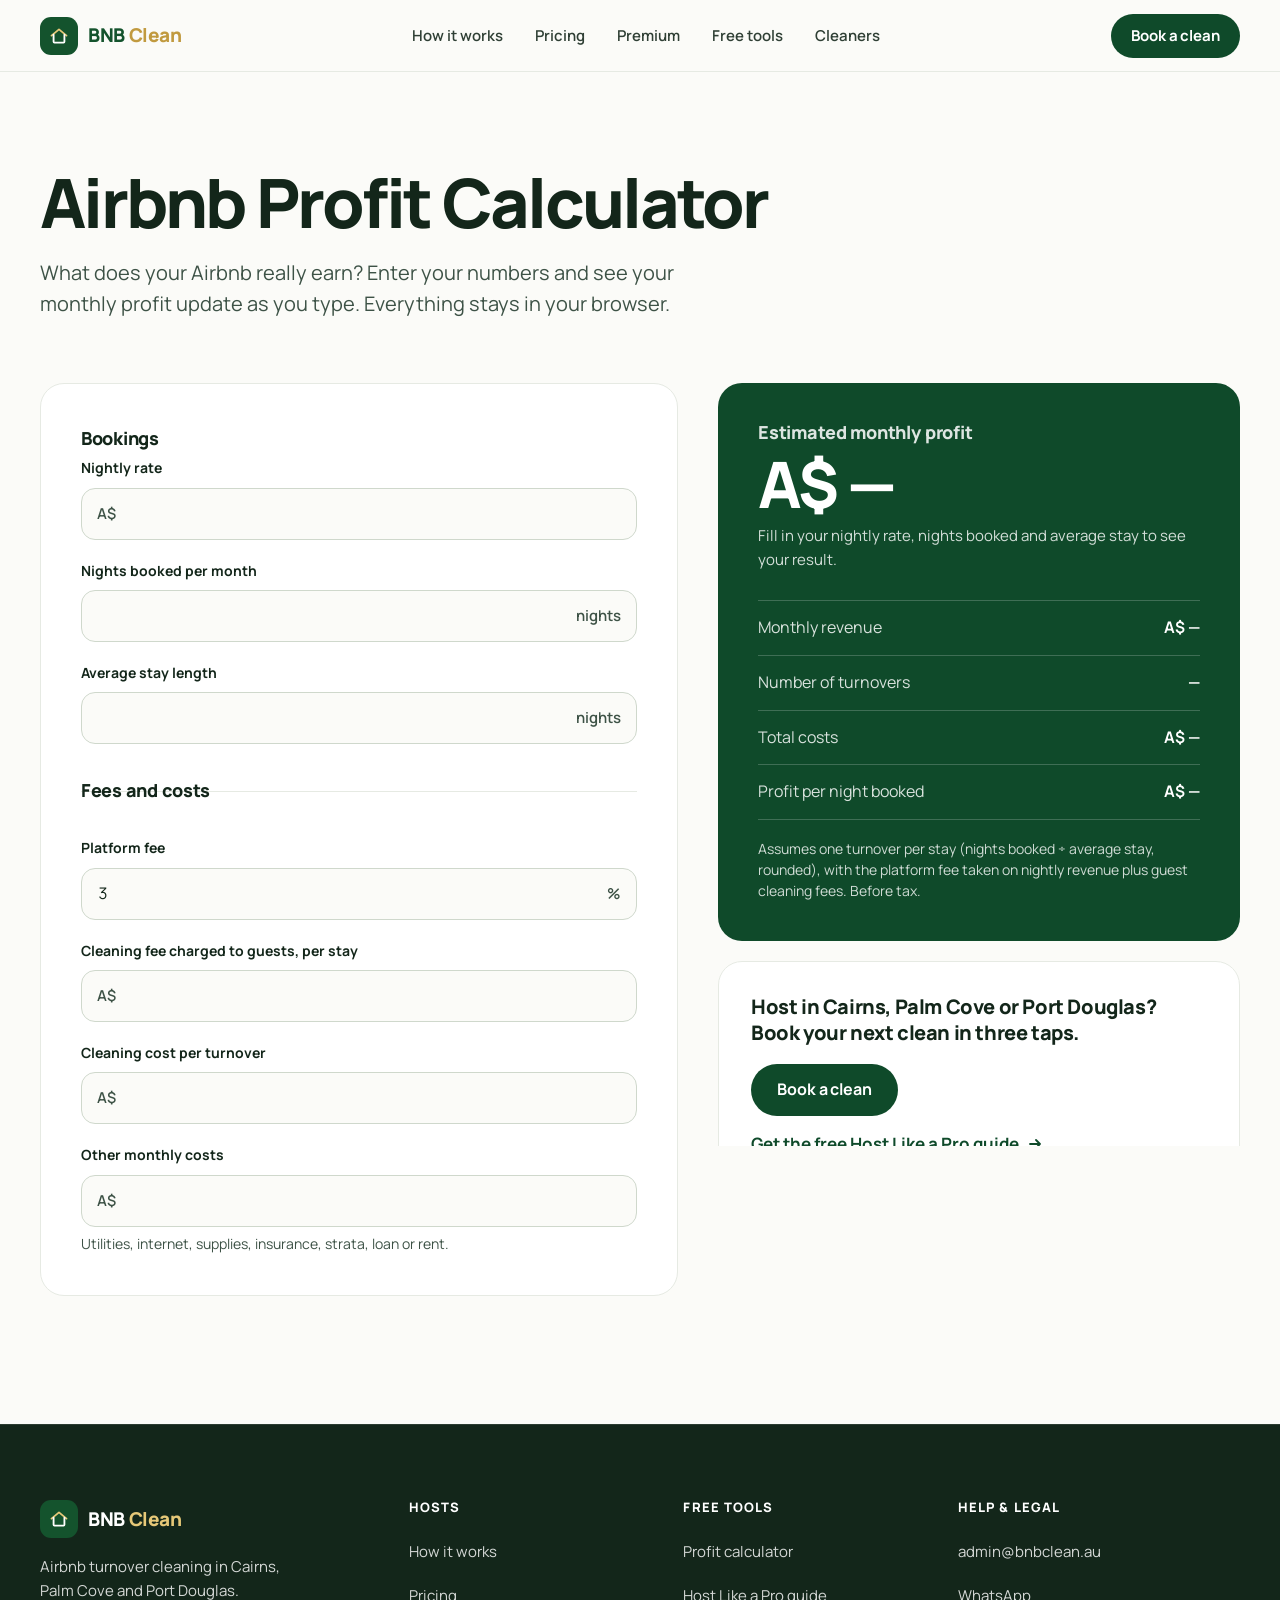
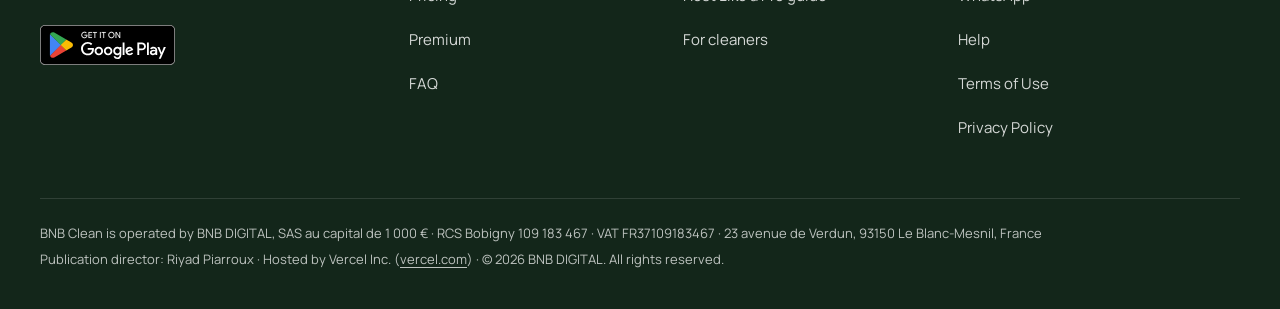
==== commit fd1055b2: "Hero : bouton pause discret · Mentions légales : BNB DIGITAL remplace l'ABN - Bouton pause du hero :" ====
--- a/calculator.html
+++ b/calculator.html
@@ -200,8 +200,8 @@
     </div>
     <!-- MENTIONS LÉGALES À VALIDER PAR RIYAD -->
     <div class="footer-bottom">
-      <span>BNB Clean · ABN 68 502 292 530 · Far North Queensland, Australia</span>
-      <span>© 2026 BNB Clean. All rights reserved.</span>
+      <p>BNB Clean is operated by BNB DIGITAL, SAS au capital de 1 000 € · RCS Bobigny 109 183 467 · VAT FR37109183467 · 23 avenue de Verdun, 93150 Le Blanc-Mesnil, France</p>
+      <p>Publication director: Riyad Piarroux · Hosted by Vercel Inc. (<a href="https://vercel.com" target="_blank" rel="noopener">vercel.com</a>) · © 2026 BNB DIGITAL. All rights reserved.</p>
     </div>
   </div>
 </footer>
--- a/assets/site.css
+++ b/assets/site.css
@@ -139,11 +139,14 @@
 @media(min-width:769px){.hero-note{gap:4px 0}.hero-note li:not(:last-child)::after{content:"·";margin:0 10px;opacity:.7}}
 .hero-note a{color:#fff;text-decoration:underline}
 .hero :focus-visible{outline-color:#fff}
-.hero-pause{position:absolute;right:var(--gutter);bottom:20px;width:44px;height:44px;border-radius:999px;
-  display:none;align-items:center;justify-content:center;color:#fff;background:rgba(19,38,26,.45);
-  border:1px solid rgba(255,255,255,.35);transition:background-color .2s}
-.hero-pause:hover{background:rgba(19,38,26,.7)}
+/* Discreet pause control: 36px visual inside a 44px hit area, shown on hover, focus, or briefly on touch */
+.hero-pause{position:absolute;right:calc(var(--gutter) - 4px);bottom:16px;width:44px;height:44px;border-radius:999px;
+  display:none;align-items:center;justify-content:center;color:#fff;opacity:0;transition:opacity .35s var(--ease)}
+.hero-pause::before{content:"";position:absolute;inset:4px;border-radius:999px;background:rgba(19,38,26,.45);transition:background-color .2s}
+.hero-pause svg{position:relative}
+.hero-pause:hover::before{background:rgba(19,38,26,.7)}
 .hero-pause.is-visible{display:inline-flex}
+.hero:hover .hero-pause,.hero-pause:focus-visible,.hero-pause.is-peek{opacity:1}
 .hero-pause .i-play{display:none}
 .hero-pause[aria-pressed="true"] .i-play{display:block}
 .hero-pause[aria-pressed="true"] .i-pause{display:none}
@@ -151,9 +154,14 @@
   .hero{min-height:max(680px,92vh);align-items:center}
   .hero::before{background:linear-gradient(90deg,rgba(19,38,26,.72) 0%,rgba(19,38,26,.62) 42%,rgba(19,38,26,.28) 70%,rgba(19,38,26,.10) 100%)}
   .hero-inner{padding-top:calc(var(--nav-h) + 48px);padding-bottom:72px}
-  .hero-pause{bottom:28px}
-}
-@media(prefers-reduced-motion:reduce){.hero-media video{display:none}}
+  .hero-pause{bottom:24px}
+}
+@media(prefers-reduced-motion:reduce){.hero-media video:not(.is-manual){display:none}}
+.hero-play{position:absolute;right:var(--gutter);bottom:20px;display:inline-flex;align-items:center;gap:8px;min-height:44px;padding:0 18px 0 14px;
+  border-radius:999px;color:#fff;background:rgba(19,38,26,.55);border:1px solid rgba(255,255,255,.4);font-size:14px;font-weight:700;transition:background-color .2s}
+.hero-play:hover{background:rgba(19,38,26,.8)}
+.hero-play[hidden]{display:none}
+@media(min-width:769px){.hero-play{bottom:28px}}
 
 /* ---------- Pillars ---------- */
 .pillars{background:var(--surface);padding-block:clamp(56px,8vw,96px);border-bottom:1px solid var(--line)}
@@ -298,9 +306,10 @@
 .play-badge{display:inline-block;margin-top:12px;padding:9px;margin-left:-9px}
 .play-badge img{display:block;height:36px;width:auto}
 @media(min-width:769px){.play-badge{padding:10px;margin-left:-10px}.play-badge img{height:40px}}
-.footer-bottom{border-top:1px solid rgba(255,255,255,.12);padding-top:24px;display:flex;flex-direction:column;gap:8px;font-size:14px;color:rgba(255,255,255,.72)}
+.footer-bottom{border-top:1px solid rgba(255,255,255,.12);padding-top:24px;display:flex;flex-direction:column;gap:6px;font-size:13px;line-height:1.55;color:rgba(255,255,255,.72)}
+.footer-bottom a{color:inherit}
 .footer :focus-visible{outline-color:#fff}
-@media(min-width:720px){.footer-grid{grid-template-columns:1.4fr 1fr 1fr 1.2fr}.footer-bottom{flex-direction:row;justify-content:space-between}}
+@media(min-width:720px){.footer-grid{grid-template-columns:1.4fr 1fr 1fr 1.2fr}}
 
 /* ---------- WhatsApp ---------- */
 .wa-float{position:fixed;right:16px;bottom:16px;z-index:998;width:56px;height:56px;border-radius:50%;background:#25D366;
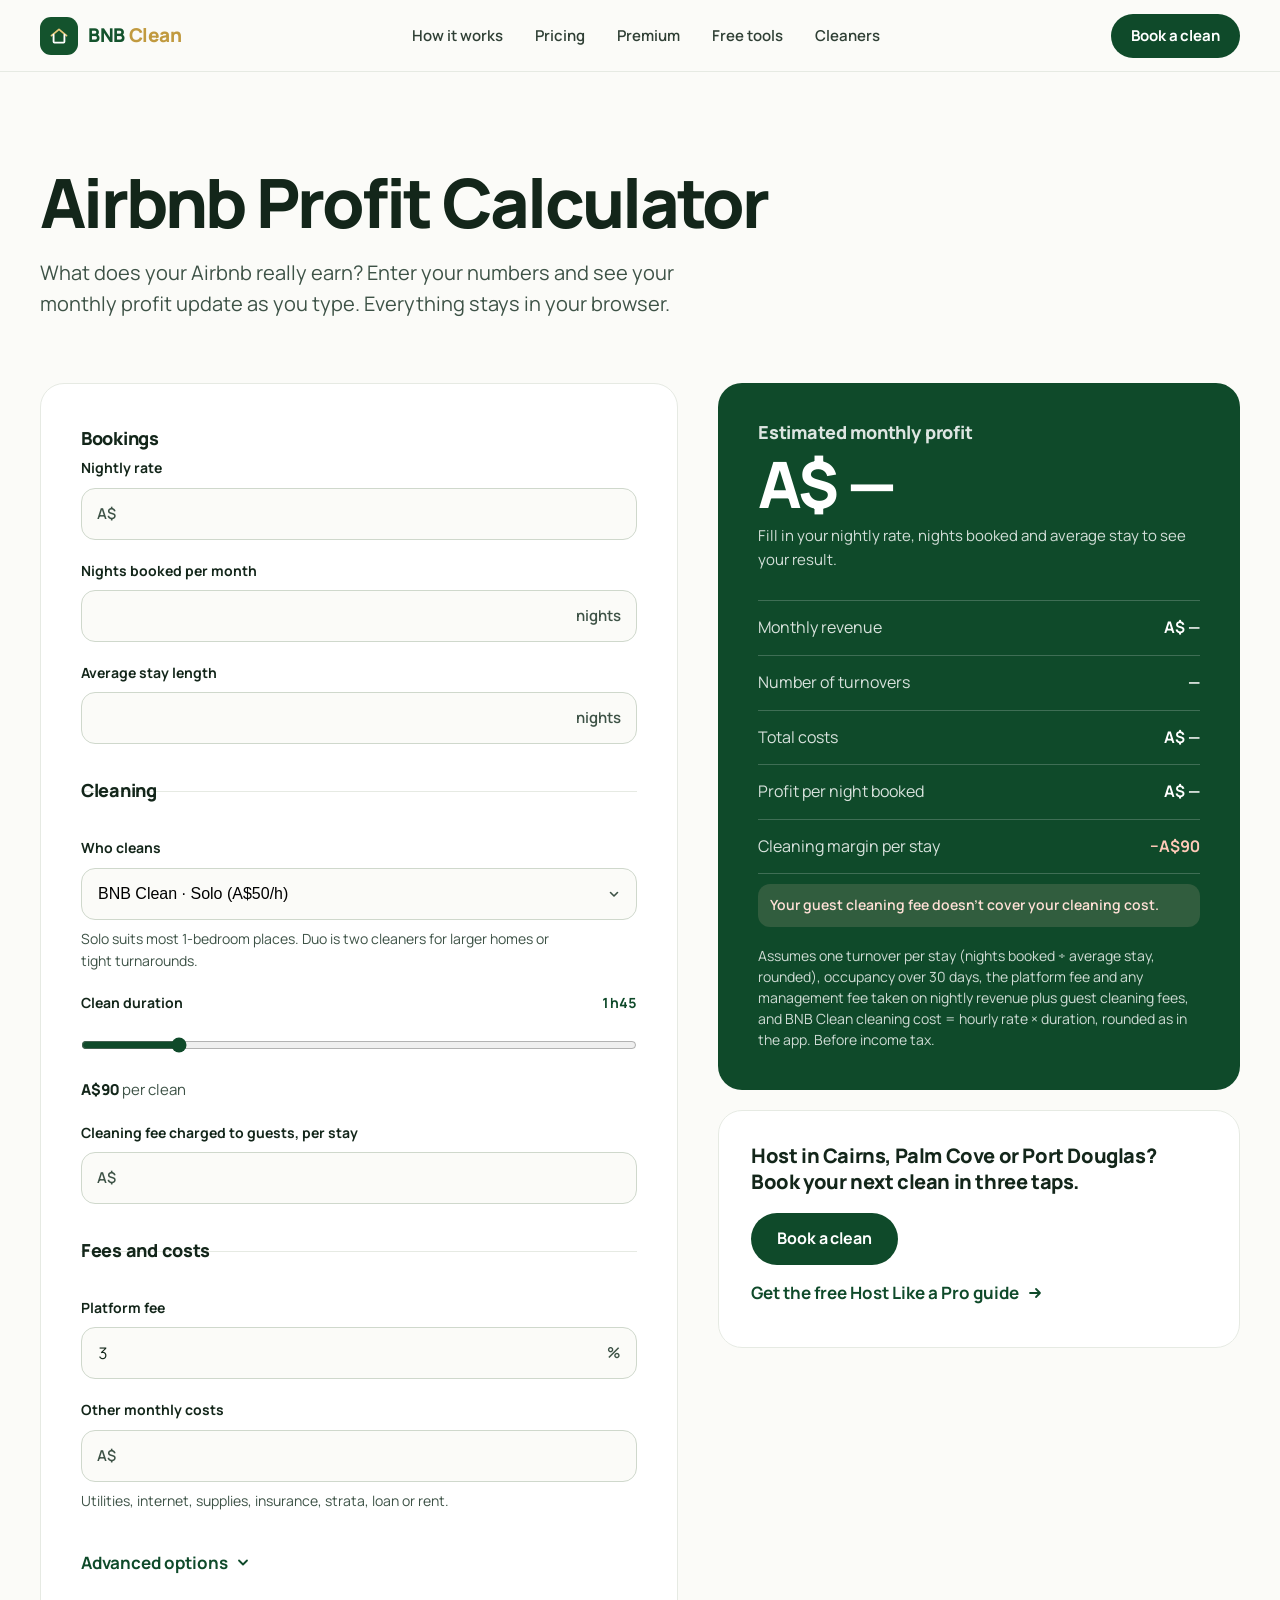
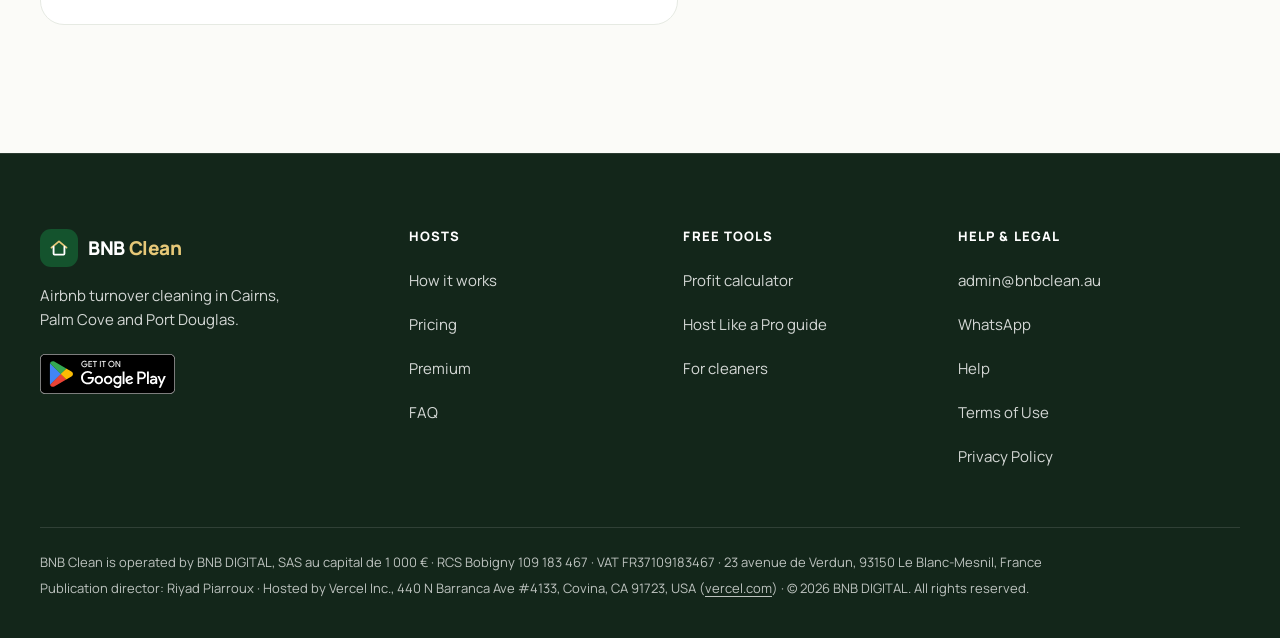
==== commit c4729277: "Captures en cadre téléphone, calculateur enrichi, adresse de l'hébergeur - How it works : captures a" ====
--- a/calculator.html
+++ b/calculator.html
@@ -55,6 +55,32 @@
 .calc-cta .btn{margin-top:18px}
 .calc-cta .link-arrow{margin-top:6px}
 @media(min-width:960px){.calc{grid-template-columns:1.1fr .9fr;gap:40px}.calc-side{position:sticky;top:calc(var(--nav-h) + 24px)}}
+.label-row{display:flex;justify-content:space-between;align-items:baseline;gap:12px;margin-bottom:8px}
+.label-row label{margin-bottom:0}
+.label-row output{font-size:14px;font-weight:700;color:var(--green);font-variant-numeric:tabular-nums;white-space:nowrap}
+.select{appearance:none;-webkit-appearance:none;padding-right:44px;cursor:pointer;
+  background-image:url("data:image/svg+xml,%3Csvg xmlns='http://www.w3.org/2000/svg' width='12' height='12' viewBox='0 0 12 12'%3E%3Cpath d='M2.5 4.5 6 8l3.5-3.5' fill='none' stroke='%233d5246' stroke-width='1.6' stroke-linecap='round' stroke-linejoin='round'/%3E%3C/svg%3E");
+  background-repeat:no-repeat;background-position:right 16px center}
+.range{width:100%;height:44px;accent-color:var(--green);cursor:pointer}
+.clean-cost{margin-top:4px;font-size:15px;color:var(--ink-2)}
+.clean-cost strong{color:var(--ink);font-weight:800;font-variant-numeric:tabular-nums}
+.calc-form .form-hint{margin-top:8px}
+.adv-toggle{display:inline-flex;align-items:center;gap:8px;min-height:44px;margin-top:28px;font-weight:700;color:var(--green)}
+.adv-toggle:hover span{text-decoration:underline}
+.adv-toggle svg{transition:transform .25s var(--ease)}
+.adv-toggle[aria-expanded="true"] svg{transform:rotate(180deg)}
+.advanced{margin-top:12px;padding-top:24px;box-shadow:inset 0 1px 0 var(--line);display:grid;gap:28px}
+.advanced[hidden]{display:none}
+.advanced h3{font-size:16px;letter-spacing:-.01em}
+.check{display:flex;gap:12px;align-items:flex-start;min-height:44px;cursor:pointer;font-weight:700;font-size:15px;padding-top:10px}
+.check input{width:20px;height:20px;margin-top:1px;flex-shrink:0}
+.detail-grid{display:grid;gap:16px;margin-top:12px}
+@media(min-width:560px){.detail-grid{grid-template-columns:1fr 1fr}}
+.input[readonly]{background:var(--tint);color:var(--ink-2);cursor:default}
+.res-list .pos{color:#a8e6bc}
+.res-list .neg{color:#ffc9b8}
+.res-warn{margin-top:10px;padding:10px 12px;border-radius:12px;background:rgba(255,201,184,.14);color:#ffe0d6;font-size:14px;font-weight:600}
+.res-warn[hidden],.res-list [hidden]{display:none}
 </style>
 </head>
 <body>
@@ -105,12 +131,37 @@
           <div class="affix affix-pre"><b aria-hidden="true">A$</b><input class="input" id="rate" type="number" inputmode="decimal" min="0" step="1" autocomplete="off"></div>
         </div>
         <div class="field">
-          <label for="nights">Nights booked per month</label>
+          <div class="label-row"><label for="nights">Nights booked per month</label><output id="occupancy" for="nights" aria-live="polite"></output></div>
           <div class="affix affix-post"><input class="input" id="nights" type="number" inputmode="numeric" min="0" max="31" step="1" autocomplete="off"><b aria-hidden="true">nights</b></div>
         </div>
         <div class="field">
           <label for="stay">Average stay length</label>
           <div class="affix affix-post"><input class="input" id="stay" type="number" inputmode="decimal" min="1" step="0.5" autocomplete="off"><b aria-hidden="true">nights</b></div>
+        </div>
+      </fieldset>
+      <fieldset>
+        <legend>Cleaning</legend>
+        <div class="field">
+          <label for="cleanMode">Who cleans</label>
+          <select class="input select" id="cleanMode">
+            <option value="solo">BNB Clean · Solo (A$50/h)</option>
+            <option value="duo">BNB Clean · Duo, 2 cleaners (A$90/h)</option>
+            <option value="own">My own cleaner (enter cost per clean)</option>
+          </select>
+          <p class="form-hint">Solo suits most 1-bedroom places. Duo is two cleaners for larger homes or tight turnarounds.</p>
+        </div>
+        <div class="field" id="durationField">
+          <div class="label-row"><label for="duration">Clean duration</label><output id="durationOut" for="duration">1h45</output></div>
+          <input class="range" id="duration" type="range" min="60" max="330" step="15" value="105" aria-valuetext="1h45">
+          <p class="clean-cost"><strong id="cleanCostOut">A$ —</strong> per clean</p>
+        </div>
+        <div class="field" id="ownCostField" hidden>
+          <label for="cleanCost">Your cleaner's cost per clean</label>
+          <div class="affix affix-pre"><b aria-hidden="true">A$</b><input class="input" id="cleanCost" type="number" inputmode="decimal" min="0" step="1" autocomplete="off"></div>
+        </div>
+        <div class="field">
+          <label for="guestClean">Cleaning fee charged to guests, per stay</label>
+          <div class="affix affix-pre"><b aria-hidden="true">A$</b><input class="input" id="guestClean" type="number" inputmode="decimal" min="0" step="1" autocomplete="off"></div>
         </div>
       </fieldset>
       <fieldset>
@@ -120,19 +171,63 @@
           <div class="affix affix-post"><input class="input" id="fee" type="number" inputmode="decimal" min="0" max="100" step="0.1" value="3" autocomplete="off"><b aria-hidden="true">%</b></div>
         </div>
         <div class="field">
-          <label for="guestClean">Cleaning fee charged to guests, per stay</label>
-          <div class="affix affix-pre"><b aria-hidden="true">A$</b><input class="input" id="guestClean" type="number" inputmode="decimal" min="0" step="1" autocomplete="off"></div>
-        </div>
-        <div class="field">
-          <label for="cleanCost">Cleaning cost per turnover</label>
-          <div class="affix affix-pre"><b aria-hidden="true">A$</b><input class="input" id="cleanCost" type="number" inputmode="decimal" min="0" step="1" autocomplete="off"></div>
-        </div>
-        <div class="field">
           <label for="other">Other monthly costs</label>
           <div class="affix affix-pre"><b aria-hidden="true">A$</b><input class="input" id="other" type="number" inputmode="decimal" min="0" step="1" autocomplete="off" aria-describedby="other-hint"></div>
-          <p class="form-hint" id="other-hint" style="margin-top:6px">Utilities, internet, supplies, insurance, strata, loan or rent.</p>
+          <p class="form-hint" id="other-hint">Utilities, internet, supplies, insurance, strata, loan or rent.</p>
         </div>
       </fieldset>
+
+      <button class="adv-toggle" id="advToggle" type="button" aria-expanded="false" aria-controls="advanced">
+        <span>Advanced options</span>
+        <svg width="14" height="14" viewBox="0 0 14 14" aria-hidden="true"><path d="M3 5.5 7 9.5l4-4" fill="none" stroke="currentColor" stroke-width="1.8" stroke-linecap="round" stroke-linejoin="round"/></svg>
+      </button>
+      <div class="advanced" id="advanced" hidden>
+        <div class="field" style="margin-top:0">
+          <label for="platform">Platform</label>
+          <select class="input select" id="platform">
+            <option value="3">Airbnb (3%)</option>
+            <option value="15">Booking.com (15%)</option>
+            <option value="10">Stayz (10%)</option>
+            <option value="0">Direct bookings (0%)</option>
+            <option value="other">Other (enter your fee)</option>
+          </select>
+          <p class="form-hint">Fills in the platform fee above. You can still change it.</p>
+        </div>
+        <div>
+          <label class="check"><input type="checkbox" id="gst" aria-describedby="gst-hint"> I'm registered for GST</label>
+          <p class="form-hint" id="gst-hint">Required in Australia above A$75,000 turnover a year.</p>
+        </div>
+        <div>
+          <h3>Detailed costs</h3>
+          <p class="form-hint">Fill any of these and they replace "Other monthly costs".</p>
+          <div class="detail-grid">
+        <div class="field">
+          <label for="linen">Linen and consumables, per stay</label>
+          <div class="affix affix-pre"><b aria-hidden="true">A$</b><input class="input" id="linen" type="number" inputmode="decimal" min="0" step="1" autocomplete="off"></div>
+        </div>
+        <div class="field">
+          <label for="power">Power and internet, per month</label>
+          <div class="affix affix-pre"><b aria-hidden="true">A$</b><input class="input" id="power" type="number" inputmode="decimal" min="0" step="1" autocomplete="off"></div>
+        </div>
+        <div class="field">
+          <label for="insurance">Insurance, per month</label>
+          <div class="affix affix-pre"><b aria-hidden="true">A$</b><input class="input" id="insurance" type="number" inputmode="decimal" min="0" step="1" autocomplete="off"></div>
+        </div>
+        <div class="field">
+          <label for="rates">Council rates, per month</label>
+          <div class="affix affix-pre"><b aria-hidden="true">A$</b><input class="input" id="rates" type="number" inputmode="decimal" min="0" step="1" autocomplete="off"></div>
+        </div>
+        <div class="field">
+          <label for="mortgage">Mortgage or rent, per month</label>
+          <div class="affix affix-pre"><b aria-hidden="true">A$</b><input class="input" id="mortgage" type="number" inputmode="decimal" min="0" step="1" autocomplete="off"></div>
+        </div>
+            <div class="field">
+              <label for="mgmt">Management fee</label>
+              <div class="affix affix-post"><input class="input" id="mgmt" type="number" inputmode="decimal" min="0" max="100" step="0.5" autocomplete="off"><b aria-hidden="true">%</b></div>
+            </div>
+          </div>
+        </div>
+      </div>
     </form>
 
     <div class="calc-side">
@@ -142,11 +237,14 @@
         <p class="big-label">Fill in your numbers to see your result.</p>
         <dl class="res-list">
           <div><dt>Monthly revenue</dt><dd><output id="outRevenue">A$ —</output></dd></div>
+          <div id="gstRow" hidden><dt>GST (10%)</dt><dd><output id="outGst">A$ —</output></dd></div>
           <div><dt>Number of turnovers</dt><dd><output id="outTurnovers">—</output></dd></div>
           <div><dt>Total costs</dt><dd><output id="outCosts">A$ —</output></dd></div>
           <div><dt>Profit per night booked</dt><dd><output id="outPerNight">A$ —</output></dd></div>
+          <div><dt id="marginLabel">Cleaning margin per stay</dt><dd><output id="outMargin">A$ —</output></dd></div>
         </dl>
-        <p class="assume">Assumes one turnover per stay (nights booked ÷ average stay, rounded), with the platform fee taken on nightly revenue plus guest cleaning fees. Before tax.</p>
+        <p class="res-warn" id="marginWarn" hidden>Your guest cleaning fee doesn't cover your cleaning cost.</p>
+        <p class="assume">Assumes one turnover per stay (nights booked ÷ average stay, rounded), occupancy over 30 days, the platform fee and any management fee taken on nightly revenue plus guest cleaning fees, and BNB Clean cleaning cost = hourly rate × duration, rounded as in the app. Before income tax.</p>
       </section>
       <aside class="calc-cta">
         <p>Host in Cairns, Palm Cove or Port Douglas? Book your next clean in three taps.</p>
@@ -201,7 +299,7 @@
     <!-- MENTIONS LÉGALES À VALIDER PAR RIYAD -->
     <div class="footer-bottom">
       <p>BNB Clean is operated by BNB DIGITAL, SAS au capital de 1 000 € · RCS Bobigny 109 183 467 · VAT FR37109183467 · 23 avenue de Verdun, 93150 Le Blanc-Mesnil, France</p>
-      <p>Publication director: Riyad Piarroux · Hosted by Vercel Inc. (<a href="https://vercel.com" target="_blank" rel="noopener">vercel.com</a>) · © 2026 BNB DIGITAL. All rights reserved.</p>
+      <p>Publication director: Riyad Piarroux · Hosted by Vercel Inc., 440 N Barranca Ave #4133, Covina, CA 91723, USA (<a href="https://vercel.com" target="_blank" rel="noopener">vercel.com</a>) · © 2026 BNB DIGITAL. All rights reserved.</p>
     </div>
   </div>
 </footer>
@@ -211,60 +309,133 @@
 (function(){
   "use strict";
   // 100% in the browser: no network calls.
-  var ids = ["rate","nights","stay","fee","guestClean","cleanCost","other"];
-  var el = {};
-  ids.forEach(function(id){ el[id] = document.getElementById(id); });
-  var out = {
-    profit: document.getElementById("outProfit"),
-    revenue: document.getElementById("outRevenue"),
-    turnovers: document.getElementById("outTurnovers"),
-    costs: document.getElementById("outCosts"),
-    perNight: document.getElementById("outPerNight")
-  };
+  var RATES = { solo: 50, duo: 90 }; // BNB Clean hourly rates, A$
+  function $(id){ return document.getElementById(id); }
+  var DETAIL = ["linen","power","insurance","rates","mortgage","mgmt"];
   var label = document.querySelector(".big-label");
 
   function num(id){
-    var v = parseFloat(el[id].value);
+    var v = parseFloat($(id).value);
     return isFinite(v) && v >= 0 ? v : null;
   }
   function money(v){
     var s = Math.round(Math.abs(v)).toLocaleString("en-AU");
     return (v < 0 ? "−A$" : "A$") + s;
   }
+  function fmtDuration(min){
+    var h = Math.floor(min / 60), m = min % 60;
+    return h + "h" + (m ? String(m).padStart(2, "0") : "");
+  }
+
+  // Cleaning cost per turnover: hourly rate × duration, rounded to the nearest 5 dollars (as in the app)
+  function cleanCostPerTurnover(){
+    var mode = $("cleanMode").value;
+    if (mode === "own") return num("cleanCost");
+    var hours = parseInt($("duration").value, 10) / 60;
+    return Math.round(RATES[mode] * hours / 5) * 5;
+  }
+
+  function anyDetail(){
+    return DETAIL.some(function(id){ return $(id).value.trim() !== ""; });
+  }
+
+  function setOut(id, text, cls){
+    var el = $(id);
+    el.textContent = text;
+    el.classList.remove("pos", "neg");
+    if (cls) el.classList.add(cls);
+  }
 
   function update(){
+    var mode = $("cleanMode").value;
+    $("durationField").hidden = mode === "own";
+    $("ownCostField").hidden = mode !== "own";
+    var dur = parseInt($("duration").value, 10);
+    $("durationOut").textContent = fmtDuration(dur);
+    $("duration").setAttribute("aria-valuetext", fmtDuration(dur));
+    var cleanCost = cleanCostPerTurnover();
+    if (mode !== "own") $("cleanCostOut").textContent = "A$" + cleanCost;
+
     var rate = num("rate"), nights = num("nights"), stay = num("stay");
+    $("occupancy").textContent = nights === null ? "" : Math.round(nights / 30 * 100) + "% occupancy";
+
     var fee = num("fee") || 0, guestClean = num("guestClean") || 0;
-    var cleanCost = num("cleanCost") || 0, other = num("other") || 0;
-
-    if (rate === null || nights === null || !stay) {
-      out.profit.textContent = "A$ —";
-      out.revenue.textContent = "A$ —";
-      out.turnovers.textContent = "—";
-      out.costs.textContent = "A$ —";
-      out.perNight.textContent = "A$ —";
+    var gstOn = $("gst").checked;
+    $("gstRow").hidden = !gstOn;
+
+    var complete = rate !== null && nights !== null && stay;
+    var turnovers = complete ? (nights > 0 ? Math.max(1, Math.round(nights / stay)) : 0) : 0;
+    var revenue = complete ? rate * nights + guestClean * turnovers : 0;
+
+    // Detailed costs replace "Other monthly costs" when any is filled
+    var otherInput = $("other"), other;
+    if (anyDetail()) {
+      other = (num("linen") || 0) * turnovers + (num("power") || 0) + (num("insurance") || 0)
+            + (num("rates") || 0) + (num("mortgage") || 0) + revenue * Math.min(num("mgmt") || 0, 100) / 100;
+      otherInput.readOnly = true;
+      otherInput.value = Math.round(other);
+      $("other-hint").textContent = "Total of your detailed costs (Advanced options).";
+    } else {
+      if (otherInput.readOnly) { otherInput.readOnly = false; otherInput.value = ""; }
+      $("other-hint").textContent = "Utilities, internet, supplies, insurance, strata, loan or rent.";
+      other = num("other") || 0;
+    }
+
+    // Cleaning margin per stay
+    var warn = $("marginWarn");
+    if (cleanCost === null) { setOut("outMargin", "A$ —"); warn.hidden = true; }
+    else {
+      var margin = guestClean - cleanCost;
+      setOut("outMargin", money(margin), margin > 0 ? "pos" : (margin < 0 ? "neg" : null));
+      $("marginLabel").className = margin > 0 ? "pos" : "";
+      warn.hidden = !(margin < 0);
+    }
+
+    if (!complete) {
+      ["outProfit","outRevenue","outGst","outCosts","outPerNight"].forEach(function(id){ setOut(id, "A$ —"); });
+      setOut("outTurnovers", "—");
       label.textContent = "Fill in your nightly rate, nights booked and average stay to see your result.";
       return;
     }
 
-    var turnovers = nights > 0 ? Math.max(1, Math.round(nights / stay)) : 0;
-    var revenue = rate * nights + guestClean * turnovers;
+    var gst = gstOn ? revenue * 0.10 : 0;
     var platform = revenue * Math.min(fee, 100) / 100;
-    var costs = platform + cleanCost * turnovers + other;
-    var profit = revenue - costs;
-
-    out.profit.textContent = money(profit);
-    out.revenue.textContent = money(revenue);
-    out.turnovers.textContent = String(turnovers);
-    out.costs.textContent = money(costs);
-    out.perNight.textContent = nights > 0 ? money(profit / nights) : "A$ —";
-    label.textContent = profit >= 0 ? "Per month, before tax." : "Per month, before tax. Your costs are higher than your revenue.";
-  }
-
-  ids.forEach(function(id){ el[id].addEventListener("input", update); });
-  document.getElementById("calcForm").addEventListener("submit", function(e){ e.preventDefault(); });
+    var costs = platform + (cleanCost || 0) * turnovers + other;
+    var profit = revenue - gst - costs;
+
+    setOut("outProfit", money(profit));
+    setOut("outRevenue", money(revenue));
+    setOut("outGst", gstOn ? "−" + money(gst) : "A$ —");
+    setOut("outTurnovers", String(turnovers));
+    setOut("outCosts", money(costs));
+    setOut("outPerNight", nights > 0 ? money(profit / nights) : "A$ —");
+    label.textContent = profit >= 0 ? "Per month, before income tax." : "Per month, before income tax. Your costs are higher than your revenue.";
+  }
+
+  // Platform presets fill in the fee, which stays editable
+  $("platform").addEventListener("change", function(){
+    if (this.value === "other") { $("fee").focus(); return; }
+    $("fee").value = this.value;
+    update();
+  });
+  $("fee").addEventListener("input", function(){
+    var sel = $("platform");
+    if (sel.value !== "other" && parseFloat(this.value) !== parseFloat(sel.value)) sel.value = "other";
+  });
+
+  // Advanced options: collapsed by default
+  $("advToggle").addEventListener("click", function(){
+    var open = this.getAttribute("aria-expanded") === "true";
+    this.setAttribute("aria-expanded", open ? "false" : "true");
+    $("advanced").hidden = open;
+  });
+
+  $("calcForm").addEventListener("input", update);
+  $("calcForm").addEventListener("change", update);
+  $("calcForm").addEventListener("submit", function(e){ e.preventDefault(); });
   update();
 })();
 </script>
+
 </body>
 </html>
--- a/assets/site.css
+++ b/assets/site.css
@@ -173,10 +173,10 @@
 
 /* ---------- How it works ---------- */
 .steps{display:grid;gap:56px}
-.step-shot{aspect-ratio:4/5;border-radius:var(--r-card);background:var(--tint);overflow:hidden;
-  display:flex;align-items:center;justify-content:center;color:var(--ink-2);font-weight:600;font-size:15px}
-.step-shot img{height:88%;width:auto;max-width:86%;object-fit:contain;border-radius:18px;border:1px solid var(--line);
-  box-shadow:0 2px 4px rgba(19,38,26,.06),0 24px 48px -24px rgba(19,38,26,.35)}
+/* Phone frame: the whole screenshot is shown, never cropped */
+.step-shot{width:min(100%,280px);padding:10px;border-radius:28px;background:#13261a;
+  box-shadow:0 2px 4px rgba(19,38,26,.08),0 28px 50px -28px rgba(19,38,26,.55)}
+.step-shot img{display:block;width:100%;height:auto;aspect-ratio:544/1070;object-fit:contain;border-radius:19px;background:#fff}
 .steps-note{margin-top:40px;font-size:14px;color:var(--ink-2);max-width:70ch}
 .step-num{display:block;margin-top:28px;font-size:15px;font-weight:800;color:var(--green);font-variant-numeric:tabular-nums}
 .step h3{margin-top:6px;font-size:clamp(22px,2.2vw,26px);letter-spacing:-.025em}
@@ -333,9 +333,8 @@
 .tool-body .link-arrow{margin-top:4px}
 @media(max-width:819px){
   .steps{gap:32px}
-  .step{display:grid;grid-template-columns:38% 1fr;grid-template-rows:auto auto 1fr;column-gap:20px;align-items:start}
-  .step-shot{grid-row:1/4;aspect-ratio:auto;background:none;border-radius:0}
-  .step-shot img{height:auto;width:100%;max-width:none;border-radius:14px}
+  .step{display:grid;grid-template-columns:42% 1fr;grid-template-rows:auto auto 1fr;column-gap:20px;align-items:start}
+  .step-shot{grid-row:1/4;width:100%}
   .step-num{margin-top:0}
 }
 @media(max-width:400px){.statement{padding:22px}.statement-head b{font-size:18px}}
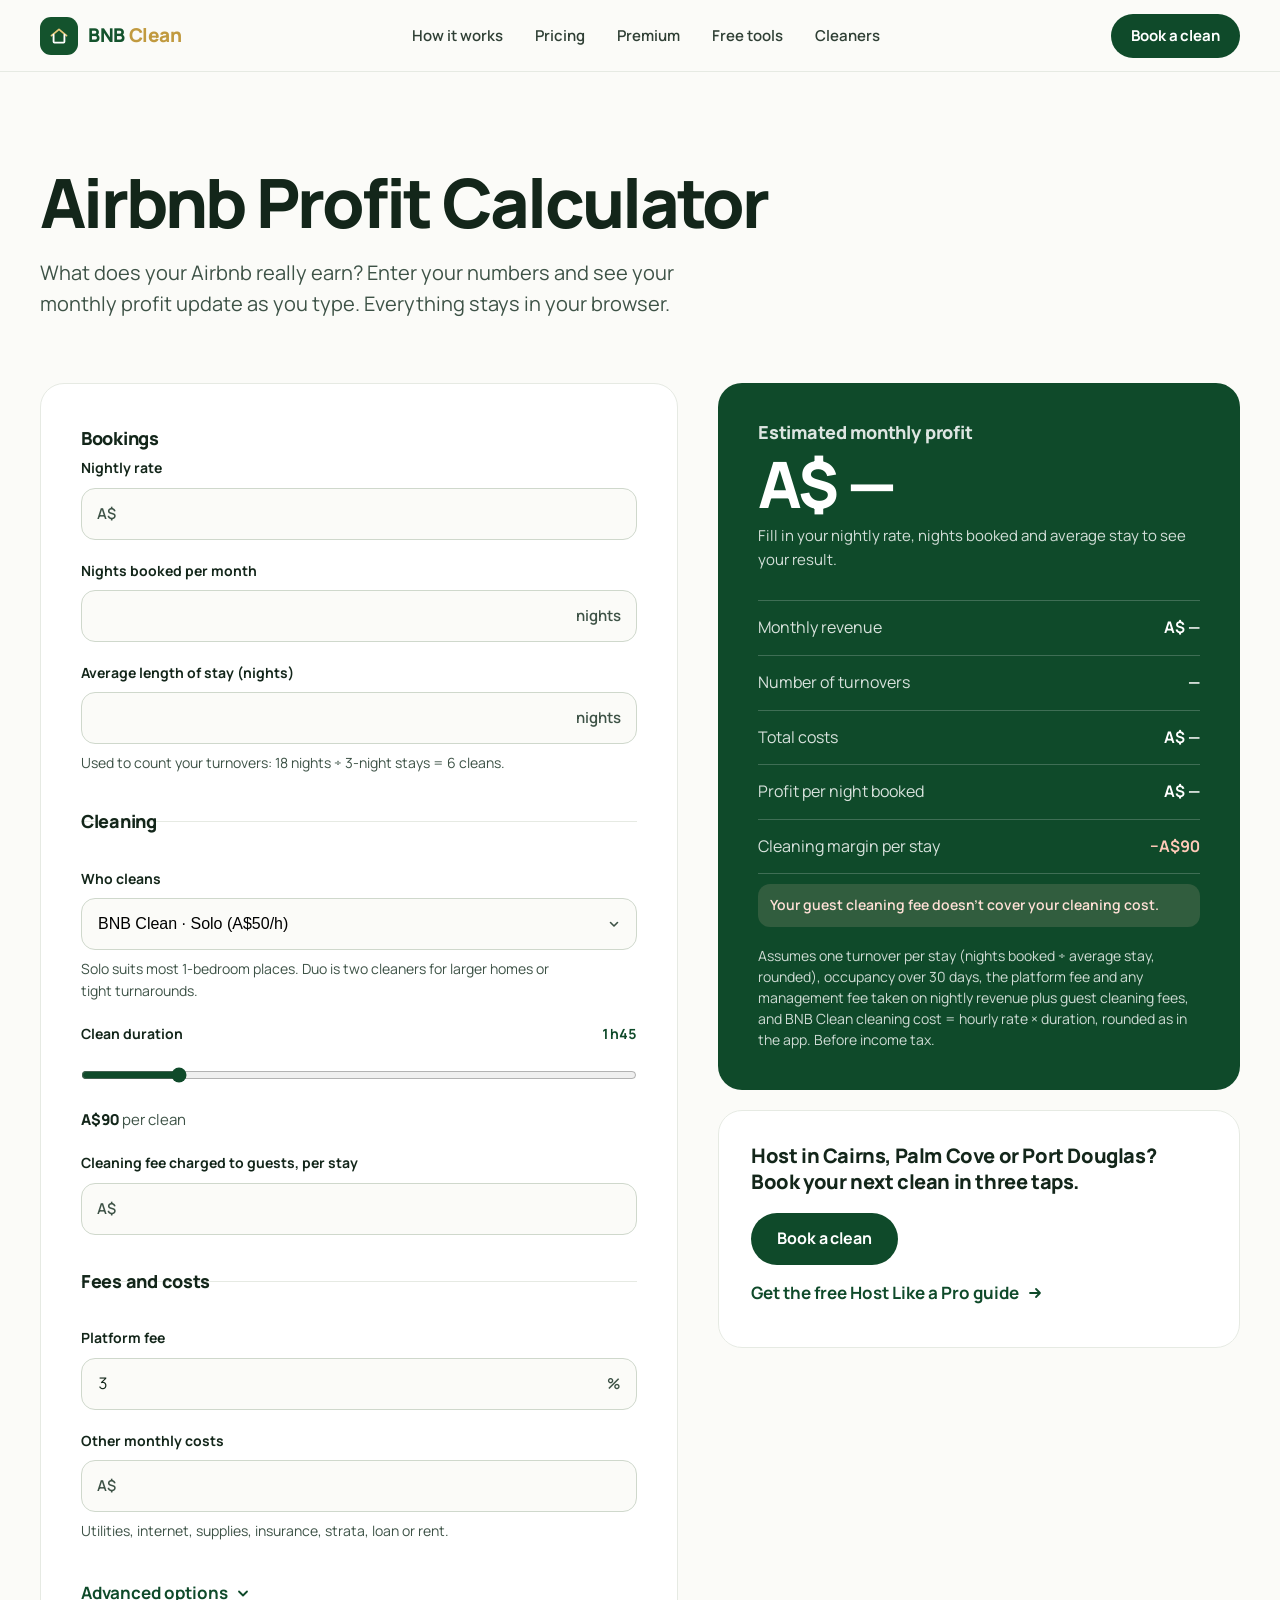
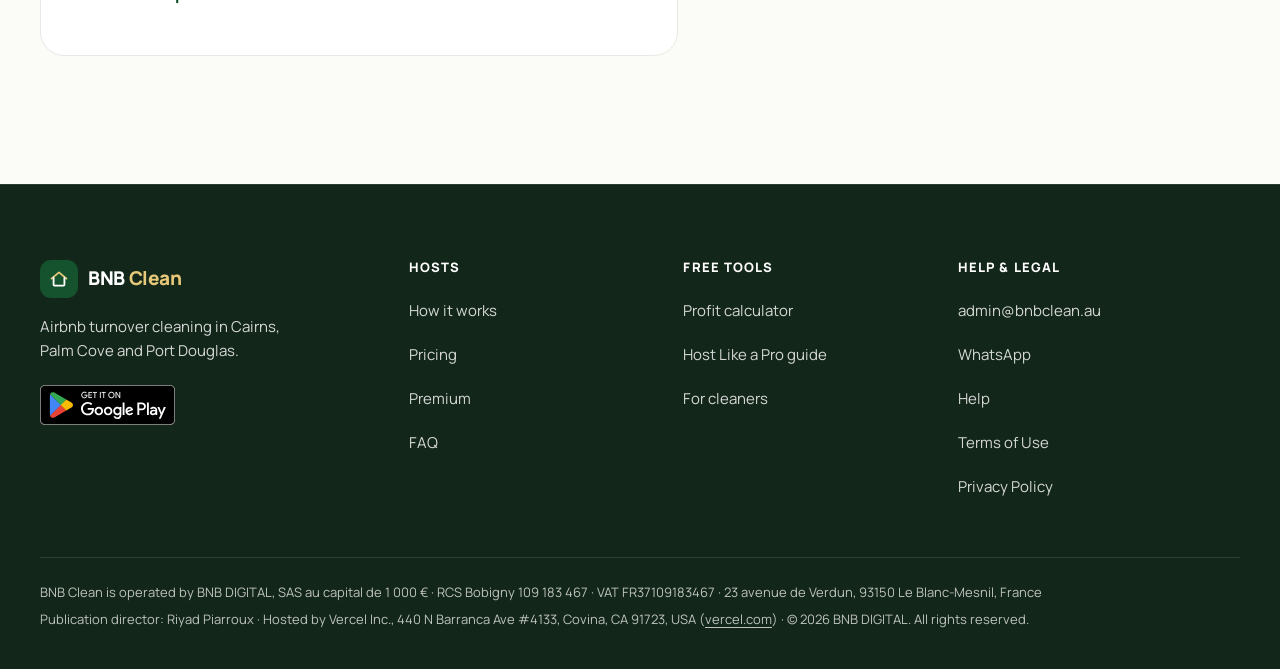
==== commit 0b446432: "Relevé Premium animé, nuits plafonnées à 30, aide sur la durée de séjour - Premium : trois relevés d" ====
--- a/calculator.html
+++ b/calculator.html
@@ -132,11 +132,12 @@
         </div>
         <div class="field">
           <div class="label-row"><label for="nights">Nights booked per month</label><output id="occupancy" for="nights" aria-live="polite"></output></div>
-          <div class="affix affix-post"><input class="input" id="nights" type="number" inputmode="numeric" min="0" max="31" step="1" autocomplete="off"><b aria-hidden="true">nights</b></div>
-        </div>
-        <div class="field">
-          <label for="stay">Average stay length</label>
-          <div class="affix affix-post"><input class="input" id="stay" type="number" inputmode="decimal" min="1" step="0.5" autocomplete="off"><b aria-hidden="true">nights</b></div>
+          <div class="affix affix-post"><input class="input" id="nights" type="number" inputmode="numeric" min="0" max="30" step="1" autocomplete="off"><b aria-hidden="true">nights</b></div>
+        </div>
+        <div class="field">
+          <label for="stay">Average length of stay (nights)</label>
+          <div class="affix affix-post"><input class="input" id="stay" type="number" inputmode="decimal" min="1" step="0.5" autocomplete="off" aria-describedby="stay-hint"><b aria-hidden="true">nights</b></div>
+          <p class="form-hint" id="stay-hint">Used to count your turnovers: 18 nights ÷ 3-night stays = 6 cleans.</p>
         </div>
       </fieldset>
       <fieldset>
@@ -195,7 +196,7 @@
         </div>
         <div>
           <label class="check"><input type="checkbox" id="gst" aria-describedby="gst-hint"> I'm registered for GST</label>
-          <p class="form-hint" id="gst-hint">Required in Australia above A$75,000 turnover a year.</p>
+          <p class="form-hint" id="gst-hint">Required in Australia above A$75,000 turnover a year. Australian prices include GST, so we take 1/11 of your revenue.</p>
         </div>
         <div>
           <h3>Detailed costs</h3>
@@ -237,7 +238,7 @@
         <p class="big-label">Fill in your numbers to see your result.</p>
         <dl class="res-list">
           <div><dt>Monthly revenue</dt><dd><output id="outRevenue">A$ —</output></dd></div>
-          <div id="gstRow" hidden><dt>GST (10%)</dt><dd><output id="outGst">A$ —</output></dd></div>
+          <div id="gstRow" hidden><dt>GST included (1/11)</dt><dd><output id="outGst">A$ —</output></dd></div>
           <div><dt>Number of turnovers</dt><dd><output id="outTurnovers">—</output></dd></div>
           <div><dt>Total costs</dt><dd><output id="outCosts">A$ —</output></dd></div>
           <div><dt>Profit per night booked</dt><dd><output id="outPerNight">A$ —</output></dd></div>
@@ -357,6 +358,7 @@
     if (mode !== "own") $("cleanCostOut").textContent = "A$" + cleanCost;
 
     var rate = num("rate"), nights = num("nights"), stay = num("stay");
+    if (nights !== null) nights = Math.min(nights, 30); // a month is counted as 30 nights
     $("occupancy").textContent = nights === null ? "" : Math.round(nights / 30 * 100) + "% occupancy";
 
     var fee = num("fee") || 0, guestClean = num("guestClean") || 0;
@@ -398,7 +400,7 @@
       return;
     }
 
-    var gst = gstOn ? revenue * 0.10 : 0;
+    var gst = gstOn ? revenue / 11 : 0; // GST included in Australian prices
     var platform = revenue * Math.min(fee, 100) / 100;
     var costs = platform + (cleanCost || 0) * turnovers + other;
     var profit = revenue - gst - costs;
--- a/assets/site.css
+++ b/assets/site.css
@@ -204,6 +204,9 @@
 
 .statement{background:#fff;color:var(--ink);border-radius:var(--r-card);padding:28px;
   box-shadow:0 2px 4px rgba(0,0,0,.08),0 40px 80px -30px rgba(0,0,0,.45);max-width:440px;width:100%;justify-self:center}
+.statement-label{margin-bottom:14px;font-size:12px;font-weight:700;letter-spacing:.06em;text-transform:uppercase;color:var(--ink-2)}
+.statement-body{transition:opacity .4s ease}
+.statement-body.is-fading{opacity:0}
 .statement-head{display:flex;justify-content:space-between;align-items:flex-start;gap:16px;padding-bottom:20px;border-bottom:1px solid var(--line)}
 .statement-head b{display:block;font-size:20px;font-weight:800;letter-spacing:-.02em}
 .statement-head span{font-size:14px;color:var(--ink-2)}
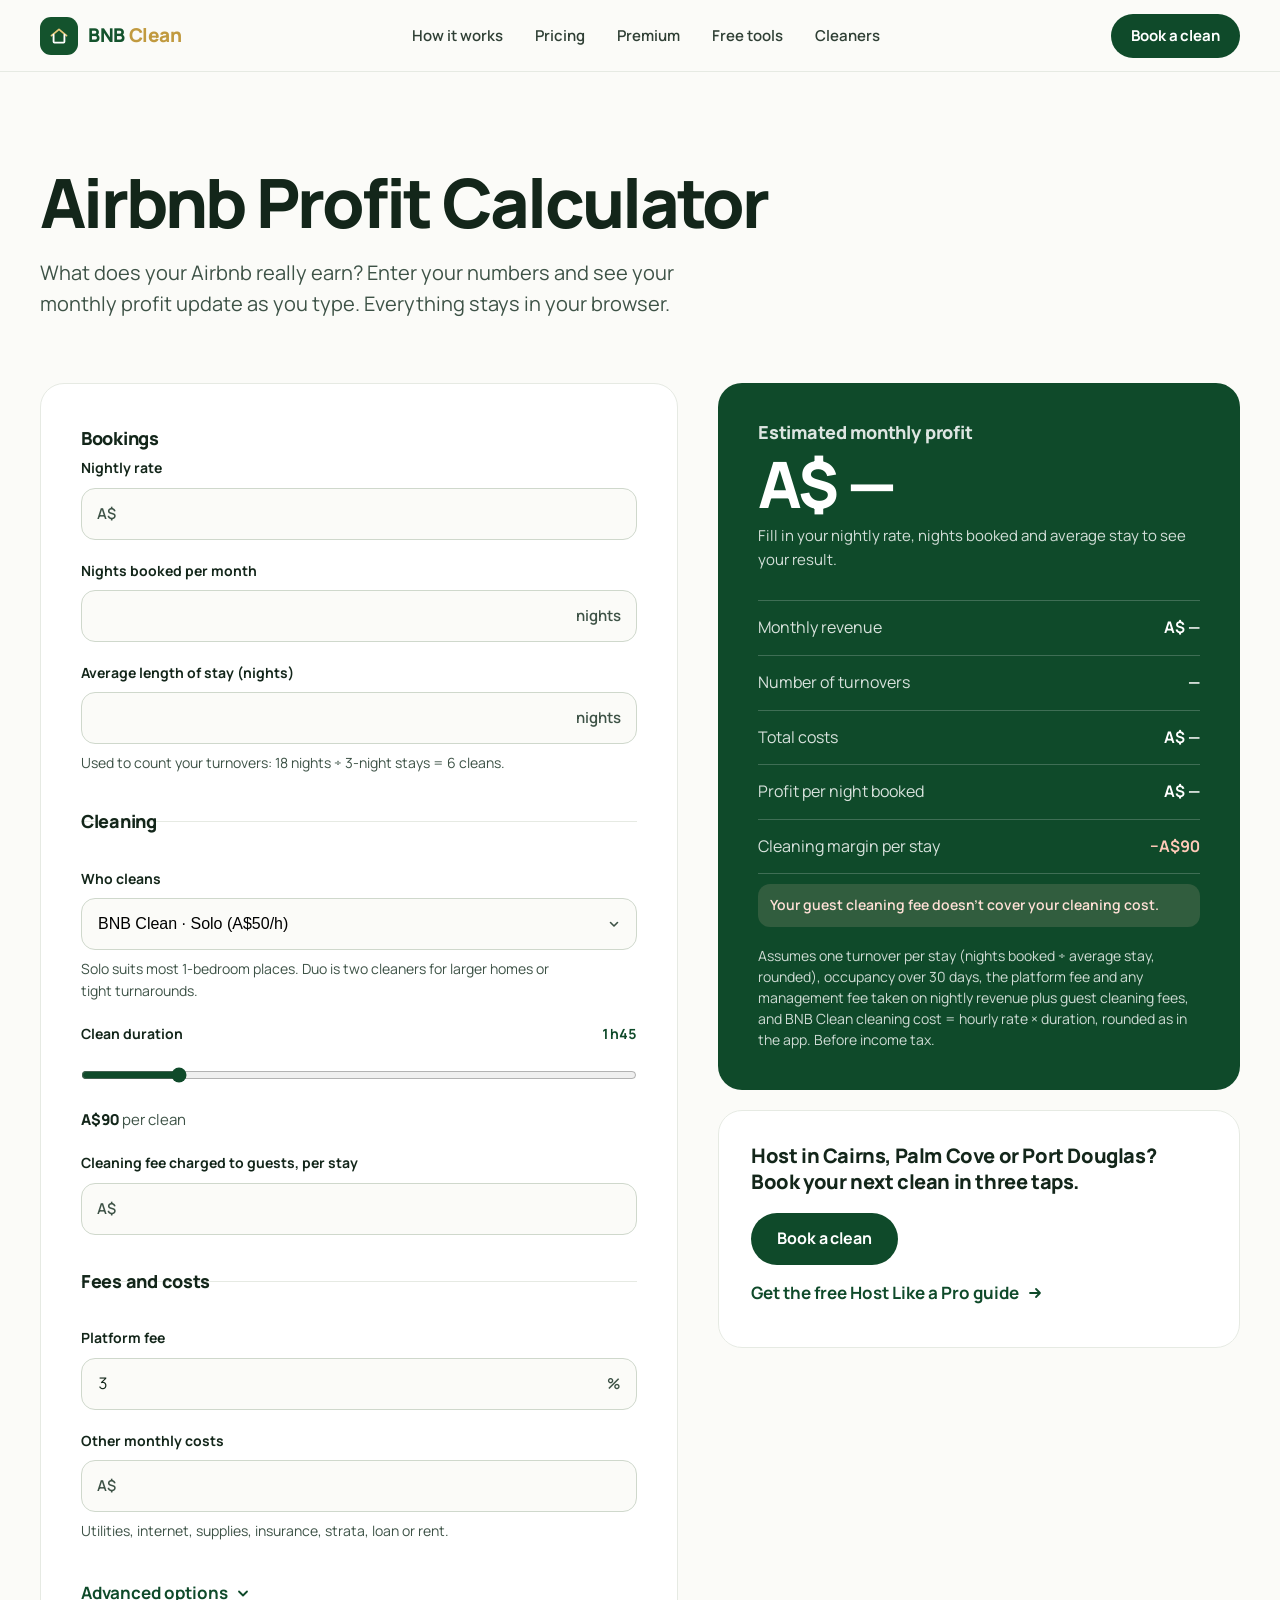
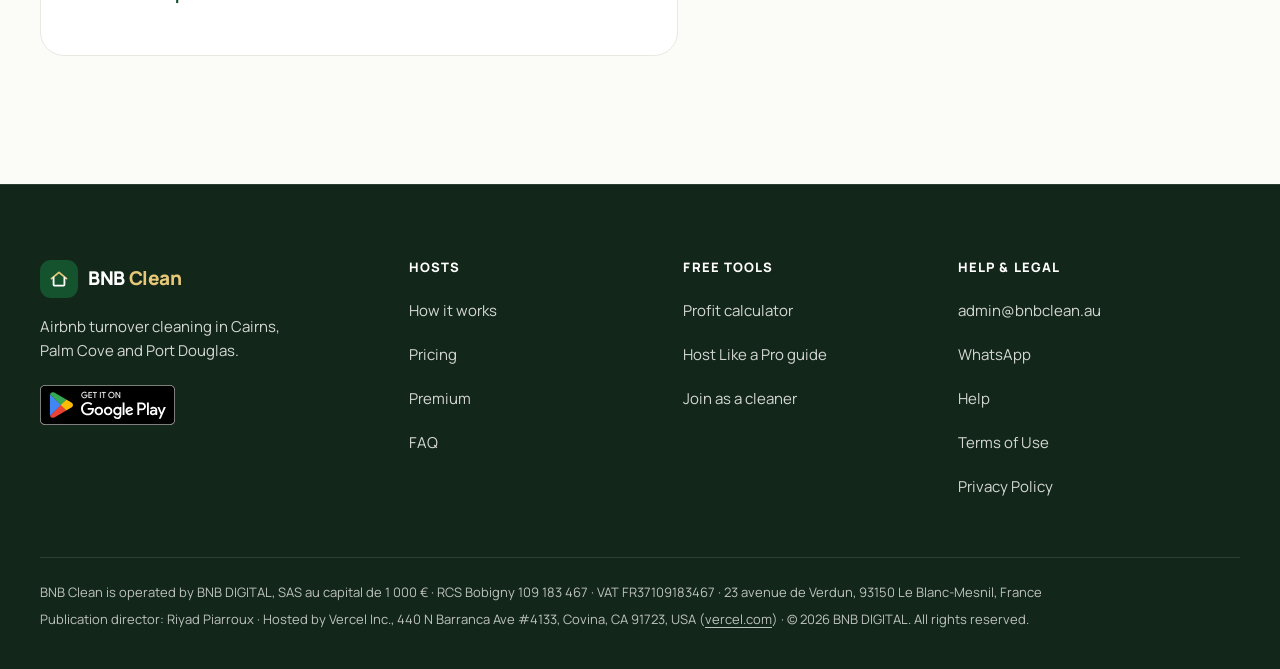
==== commit a8f632b3: "Liens cleaners vers la page de candidature - Bouton « Join as a cleaner » (section Cleaners) → app.b" ====
--- a/calculator.html
+++ b/calculator.html
@@ -283,7 +283,7 @@
         <ul>
           <li><a href="calculator.html">Profit calculator</a></li>
           <li><a href="guide.html">Host Like a Pro guide</a></li>
-          <li><a href="/#cleaners">For cleaners</a></li>
+          <li><a href="https://app.bnbclean.au/candidature-cleaner">Join as a cleaner</a></li>
         </ul>
       </div>
       <div>
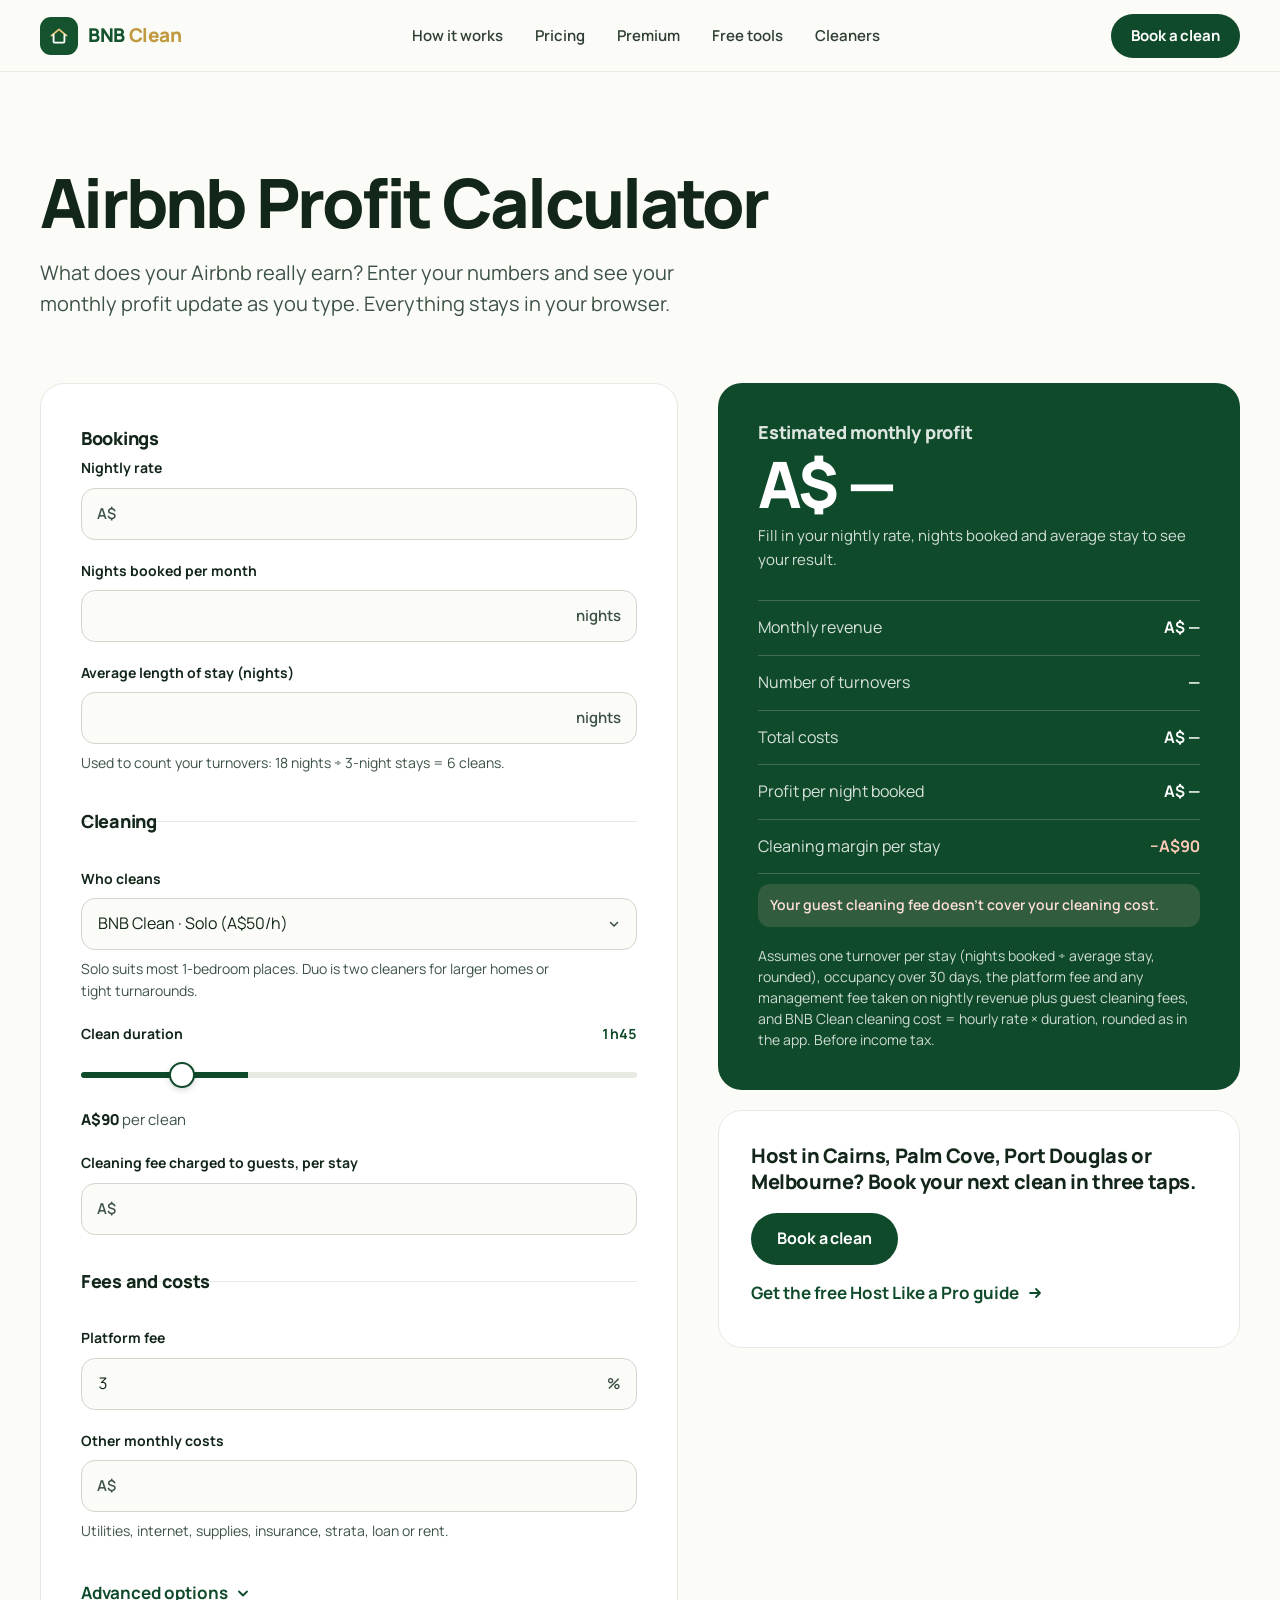
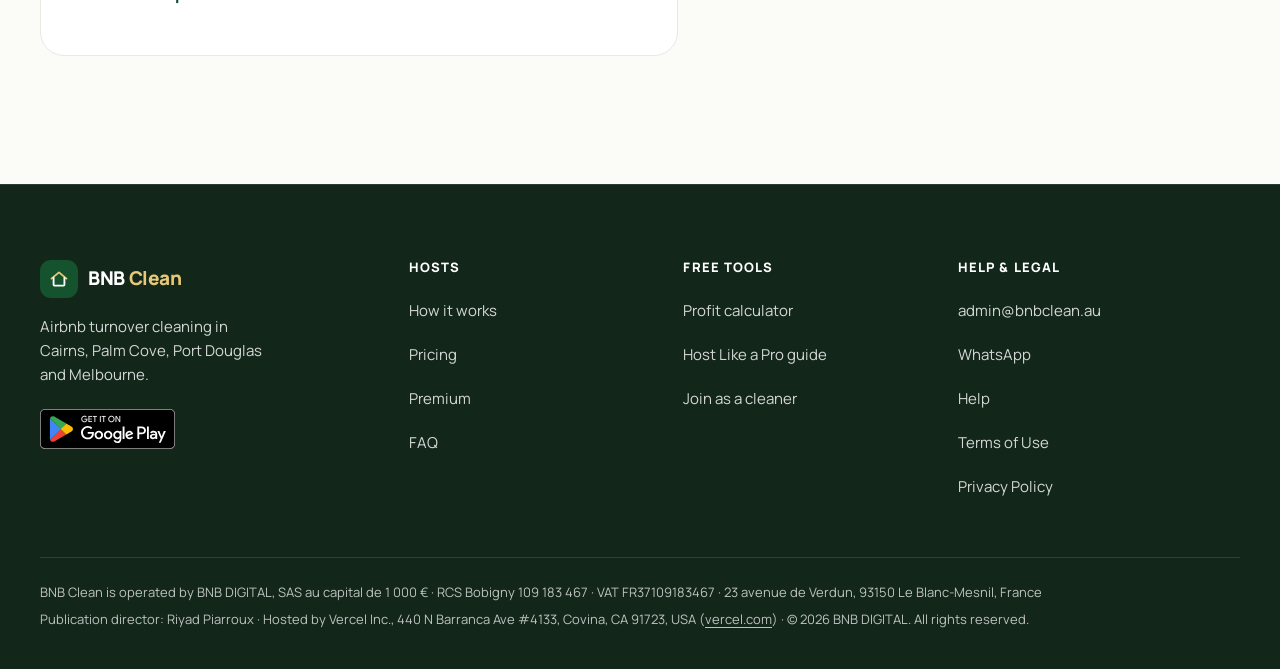
==== commit a4f96643: "SEO + zones depuis la production (7da513d) : head et JSON-LD de l'accueil, section « Where we clean " ====
--- a/calculator.html
+++ b/calculator.html
@@ -248,7 +248,7 @@
         <p class="assume">Assumes one turnover per stay (nights booked ÷ average stay, rounded), occupancy over 30 days, the platform fee and any management fee taken on nightly revenue plus guest cleaning fees, and BNB Clean cleaning cost = hourly rate × duration, rounded as in the app. Before income tax.</p>
       </section>
       <aside class="calc-cta">
-        <p>Host in Cairns, Palm Cove or Port Douglas? Book your next clean in three taps.</p>
+        <p>Host in Cairns, Palm Cove, Port Douglas or Melbourne? Book your next clean in three taps.</p>
         <a class="btn btn-primary" href="https://app.bnbclean.au">Book a clean</a>
         <div><a class="link-arrow" href="guide.html"><span>Get the free Host Like a Pro guide</span><svg width="16" height="16" viewBox="0 0 16 16" aria-hidden="true"><path d="M3 8h10M9 4l4 4-4 4" fill="none" stroke="currentColor" stroke-width="1.8" stroke-linecap="round" stroke-linejoin="round"/></svg></a></div>
       </aside>
@@ -264,7 +264,7 @@
           <span class="logo-mark" aria-hidden="true"><svg width="20" height="20" viewBox="0 0 24 24" fill="none"><path d="M3 11.5 12 4l9 7.5" stroke="#e6c878" stroke-width="2.2" stroke-linecap="round" stroke-linejoin="round"/><path d="M5.5 10.5V19a1 1 0 0 0 1 1h11a1 1 0 0 0 1-1v-8.5" stroke="#fff" stroke-width="2.2" stroke-linecap="round" stroke-linejoin="round"/></svg></span>
       <span class="logo-text"><span class="g">BNB</span> <span class="a">Clean</span></span>
         </a>
-        <p class="footer-desc">Airbnb turnover cleaning in Cairns, Palm Cove and Port Douglas.</p>
+        <p class="footer-desc">Airbnb turnover cleaning in Cairns, Palm Cove, Port Douglas and Melbourne.</p>
         <a class="play-badge" href="https://play.google.com/store/apps/details?id=au.bnbclean.app" target="_blank" rel="noopener">
           <img src="media/google-play-badge.svg" width="135" height="40" alt="Get it on Google Play" decoding="async">
         </a>
--- a/assets/site.css
+++ b/assets/site.css
@@ -34,13 +34,13 @@
 }
 img,video,svg{display:block;max-width:100%}
 a{color:inherit;text-underline-offset:.22em;text-decoration-thickness:1px}
-button,input{font:inherit;color:inherit}
+button,input,select{font:inherit;color:inherit}
 button{cursor:pointer;background:none;border:0}
 ul,ol{list-style:none}
 ::selection{background:var(--green);color:#fff}
 :focus-visible{outline:2px solid var(--green);outline-offset:3px;border-radius:8px}
 .on-dark :focus-visible,.on-dark:focus-visible{outline-color:#fff}
-[data-hidden-until-real="true"]{display:none!important}
+[data-hidden-until-real="true"],[hidden]{display:none!important}
 .sr-only{position:absolute;width:1px;height:1px;padding:0;margin:-1px;overflow:hidden;clip:rect(0,0,0,0);white-space:nowrap;border:0}
 .skip{position:absolute;left:16px;top:-80px;z-index:2000;background:var(--green);color:#fff;padding:12px 18px;border-radius:999px;text-decoration:none;font-weight:700}
 .skip:focus{top:12px}
@@ -252,12 +252,27 @@
 .reviews{display:grid;gap:20px}
 .review{background:var(--surface);border:1px solid var(--line);border-radius:var(--r-card);padding:28px}
 @media(min-width:820px){.reviews{grid-template-columns:repeat(3,1fr)}}
+.review{display:flex;flex-direction:column;gap:16px;margin:0}
+.review-stars{color:#b5862a;font-size:18px;letter-spacing:.12em;line-height:1}
+.review blockquote{margin:0;flex:1}
+.review blockquote p{color:var(--ink);font-size:17px;line-height:1.6}
+.review figcaption{display:flex;flex-direction:column;gap:2px;padding-top:16px;border-top:1px solid var(--line)}
+.review figcaption strong{font-weight:700;color:var(--ink)}
+.review figcaption span{font-size:14px;color:var(--ink-2)}
+.reviews-more{margin-top:28px;display:flex;flex-wrap:wrap;column-gap:32px;row-gap:4px}
 
 /* ---------- Area + waitlist ---------- */
-.area-grid{display:grid;gap:48px}
-.area-list{margin-top:32px;display:grid;gap:0;border-top:1px solid var(--line)}
-.area-list li{display:flex;align-items:baseline;justify-content:space-between;gap:16px;padding:18px 0;border-bottom:1px solid var(--line);font-weight:700;font-size:clamp(20px,2.2vw,24px);letter-spacing:-.02em}
-.area-list small{font-size:14px;font-weight:500;color:var(--ink-2);letter-spacing:0;text-align:right}
+.areas{display:grid;gap:40px;grid-template-columns:minmax(0,1fr)}
+.areas>*{min-width:0}
+.areas-kicker{margin-bottom:16px;font-size:12px;font-weight:700;letter-spacing:.06em;text-transform:uppercase;color:var(--ink-2)}
+.areas .lead{margin-top:20px}
+.areas-zones{margin-top:32px;display:grid;border-top:1px solid var(--line)}
+.areas-zones li{display:flex;align-items:flex-start;gap:14px;padding:18px 0;border-bottom:1px solid var(--line)}
+.areas-dot{flex:none;width:12px;height:12px;margin-top:7px;border-radius:50%;background:#C9A227}
+.areas-zones strong{display:block;font-weight:700;font-size:clamp(20px,2.2vw,24px);letter-spacing:-.02em}
+.areas-zones span:not(.areas-dot){display:block;margin-top:4px;font-size:14px;font-weight:500;color:var(--ink-2);overflow-wrap:anywhere}
+.areas-map svg{display:block;width:100%;max-width:560px;height:auto;margin-inline:auto}
+.areas-map-labels{font-family:var(--font)}
 .form-card{background:var(--surface);border:1px solid var(--line);border-radius:var(--r-card);padding:clamp(24px,4vw,40px);box-shadow:var(--shadow)}
 .form-card h3{font-size:clamp(22px,2.4vw,26px);letter-spacing:-.025em}
 .form-card>p{margin-top:8px;color:var(--ink-2)}
@@ -275,7 +290,10 @@
 .form-status:empty{display:none}
 .form-hint{margin-top:14px;font-size:14px;color:var(--ink-2)}
 .form-hint a{color:var(--green);font-weight:600}
-@media(min-width:900px){.area-grid{grid-template-columns:1fr 1fr;gap:80px;align-items:start}}
+@media(min-width:900px){
+  .areas{grid-template-columns:minmax(0,1fr) minmax(0,1fr);grid-template-areas:"text map" "form map";column-gap:80px;row-gap:40px;align-items:start}
+  .areas-text{grid-area:text}.areas-map{grid-area:map;align-self:center}.areas>.form-card{grid-area:form}
+}
 
 /* ---------- Cleaners ---------- */
 .cleaners{background:var(--foot);color:#fff}
@@ -341,3 +359,91 @@
   .step-num{margin-top:0}
 }
 @media(max-width:400px){.statement{padding:22px}.statement-head b{font-size:18px}}
+
+/* ---------- Price estimator ---------- */
+.estimator{display:grid;background:var(--surface);border:1px solid var(--line);border-radius:var(--r-card);box-shadow:var(--shadow);overflow:hidden}
+.est-controls{display:grid;gap:28px;padding:clamp(22px,4vw,44px)}
+.est-field{border:0;min-width:0}
+.est-field legend,.est-label{display:block;font-size:14px;font-weight:700;margin-bottom:10px;padding:0}
+.est-row{display:grid;grid-template-columns:1fr 1fr;gap:16px}
+.est-help{margin-top:10px;font-size:14px;color:var(--ink-2)}
+
+.seg{display:grid;gap:8px}
+.seg-4{grid-template-columns:1fr 1fr}
+.seg-2{grid-template-columns:1fr 1fr}
+.seg label{position:relative;display:block}
+.seg input{position:absolute;inset:0;opacity:0;margin:0;cursor:pointer}
+.seg span{display:flex;align-items:center;justify-content:center;text-align:center;min-height:52px;padding:8px 12px;border-radius:var(--r-field);
+  border:1px solid #cfd8cc;background:var(--bg);font-size:15px;font-weight:700;line-height:1.25;letter-spacing:-.01em;
+  transition:background-color .2s var(--ease),border-color .2s var(--ease),color .2s var(--ease)}
+.seg label:hover span{border-color:var(--green)}
+.seg input:checked+span{background:var(--green);border-color:var(--green);color:#fff}
+.seg input:focus-visible+span{outline:2px solid var(--green);outline-offset:3px}
+
+.stepper{display:grid;grid-template-columns:48px 1fr 48px;align-items:center;min-height:52px;border:1px solid #cfd8cc;border-radius:var(--r-field);background:var(--bg)}
+.stepper button{height:50px;display:flex;align-items:center;justify-content:center;color:var(--green);border-radius:13px;transition:background-color .2s}
+.stepper button:hover:not(:disabled){background:var(--tint)}
+.stepper button:disabled{color:#a9b5ac;cursor:default}
+.stepper output{text-align:center;font-weight:800;font-size:17px;font-variant-numeric:tabular-nums}
+
+.est-dur-head{display:flex;justify-content:space-between;align-items:baseline;gap:12px}
+.est-dur-value{font-weight:800;font-size:17px;font-variant-numeric:tabular-nums;color:var(--green)}
+.range{--fill:30%;-webkit-appearance:none;appearance:none;width:100%;height:44px;background:transparent;cursor:pointer;margin:0}
+.range:disabled{cursor:default;opacity:.55}
+.range::-webkit-slider-runnable-track{height:6px;border-radius:999px;background:linear-gradient(90deg,var(--green) var(--fill),var(--line) var(--fill))}
+.range::-moz-range-track{height:6px;border-radius:999px;background:var(--line)}
+.range::-moz-range-progress{height:6px;border-radius:999px;background:var(--green)}
+.range::-webkit-slider-thumb{-webkit-appearance:none;width:26px;height:26px;margin-top:-10px;border-radius:50%;background:#fff;border:2px solid var(--green);
+  box-shadow:0 2px 6px rgba(19,38,26,.18);transition:transform .15s var(--ease)}
+.range::-moz-range-thumb{width:22px;height:22px;border-radius:50%;background:#fff;border:2px solid var(--green);box-shadow:0 2px 6px rgba(19,38,26,.18)}
+.range:active::-webkit-slider-thumb{transform:scale(1.1)}
+.range:focus-visible{outline:none}
+.range:focus-visible::-webkit-slider-thumb{outline:2px solid var(--green);outline-offset:3px}
+.range:focus-visible::-moz-range-thumb{outline:2px solid var(--green);outline-offset:3px}
+.est-bounds{display:flex;justify-content:space-between;font-size:13px;font-weight:600;color:var(--ink-2);font-variant-numeric:tabular-nums}
+
+.est-result{display:flex;flex-direction:column;align-items:flex-start;padding:clamp(22px,4vw,44px);background:var(--tint);border-top:1px solid var(--line)}
+.est-result-label{font-size:14px;font-weight:700;color:var(--ink-2)}
+.est-price{margin-top:6px;font-size:clamp(56px,7vw,88px);font-weight:800;letter-spacing:-.045em;line-height:1;font-variant-numeric:tabular-nums;
+  transition:opacity .2s var(--ease)}
+.est-result[aria-busy="true"] .est-price{opacity:.45}
+.est-meta{margin-top:12px;font-size:17px;font-weight:700;color:var(--ink);font-variant-numeric:tabular-nums}
+.est-note{margin-top:20px;padding-top:18px;border-top:1px solid #d6dfd3;font-size:15px;color:var(--ink-2);max-width:36ch}
+.est-result .btn{margin-top:24px;width:100%}
+@media(min-width:900px){
+  .estimator{grid-template-columns:1.35fr 1fr}
+  .est-result{border-top:0;border-left:1px solid var(--line);justify-content:center}
+}
+@media(max-width:380px){.seg span{font-size:14px;padding:8px}}
+#priceFallback{max-width:560px}
+
+/* ---------- Premium request form ---------- */
+.premium-cta .chev{transition:transform .2s var(--ease)}
+.premium-cta [aria-expanded="true"] .chev{transform:rotate(180deg)}
+.premium-panel{display:grid;grid-template-rows:0fr;opacity:0;transition:grid-template-rows .2s var(--ease),opacity .2s var(--ease)}
+.premium-panel.is-open{grid-template-rows:1fr;opacity:1}
+.premium-panel-inner{overflow:hidden;min-height:0}
+.premium-form{margin-top:24px;padding:clamp(20px,3vw,28px);border-radius:var(--r-card);background:rgba(255,255,255,.07);border:1px solid rgba(219,191,127,.4)}
+.pf-grid{display:grid;gap:0 16px}
+.premium-form .field:first-child{margin-top:0}
+.premium-form label{color:#fff}
+.premium-form .opt{font-weight:500;color:rgba(255,255,255,.75)}
+.premium-form .input{background:#fff;border-color:transparent;color:var(--ink)}
+.premium-form .input:focus{border-color:var(--gold);box-shadow:0 0 0 3px rgba(219,191,127,.45)}
+.premium-form .input[aria-invalid="true"]{border-color:#ffb4a8;box-shadow:0 0 0 2px #ffb4a8}
+.premium-form .field-error{color:#ffcbc2;font-weight:600}
+.premium-form .btn{margin-top:24px}
+.select-wrap{position:relative}
+.select-wrap select{-webkit-appearance:none;appearance:none;padding-right:44px;cursor:pointer}
+.select-wrap svg{position:absolute;right:16px;top:50%;transform:translateY(-50%);pointer-events:none;color:var(--green)}
+.pf-status{margin-top:16px;font-size:15px;font-weight:600;color:#fff}
+.pf-status:empty{display:none}
+.pf-status .copy{user-select:all;-webkit-user-select:all;font-weight:800;color:var(--gold)}
+.pf-done{margin-top:24px;padding:18px 20px;border-radius:var(--r-field);background:rgba(219,191,127,.16);border:1px solid rgba(219,191,127,.5);
+  font-weight:700;color:#fff;outline:none}
+.pf-chat{margin-top:16px;font-size:15px;color:rgba(255,255,255,.82)}
+.pf-chat a{color:var(--gold);font-weight:700}
+@media(min-width:620px){.pf-grid{grid-template-columns:1fr 1fr}.pf-grid .field:nth-child(2){margin-top:0}.pf-grid .field:nth-child(3){grid-column:1/-1}}
+
+/* ---------- Alternate section background (service area) ---------- */
+.section-alt{background:var(--surface);border-block:1px solid var(--line)}
